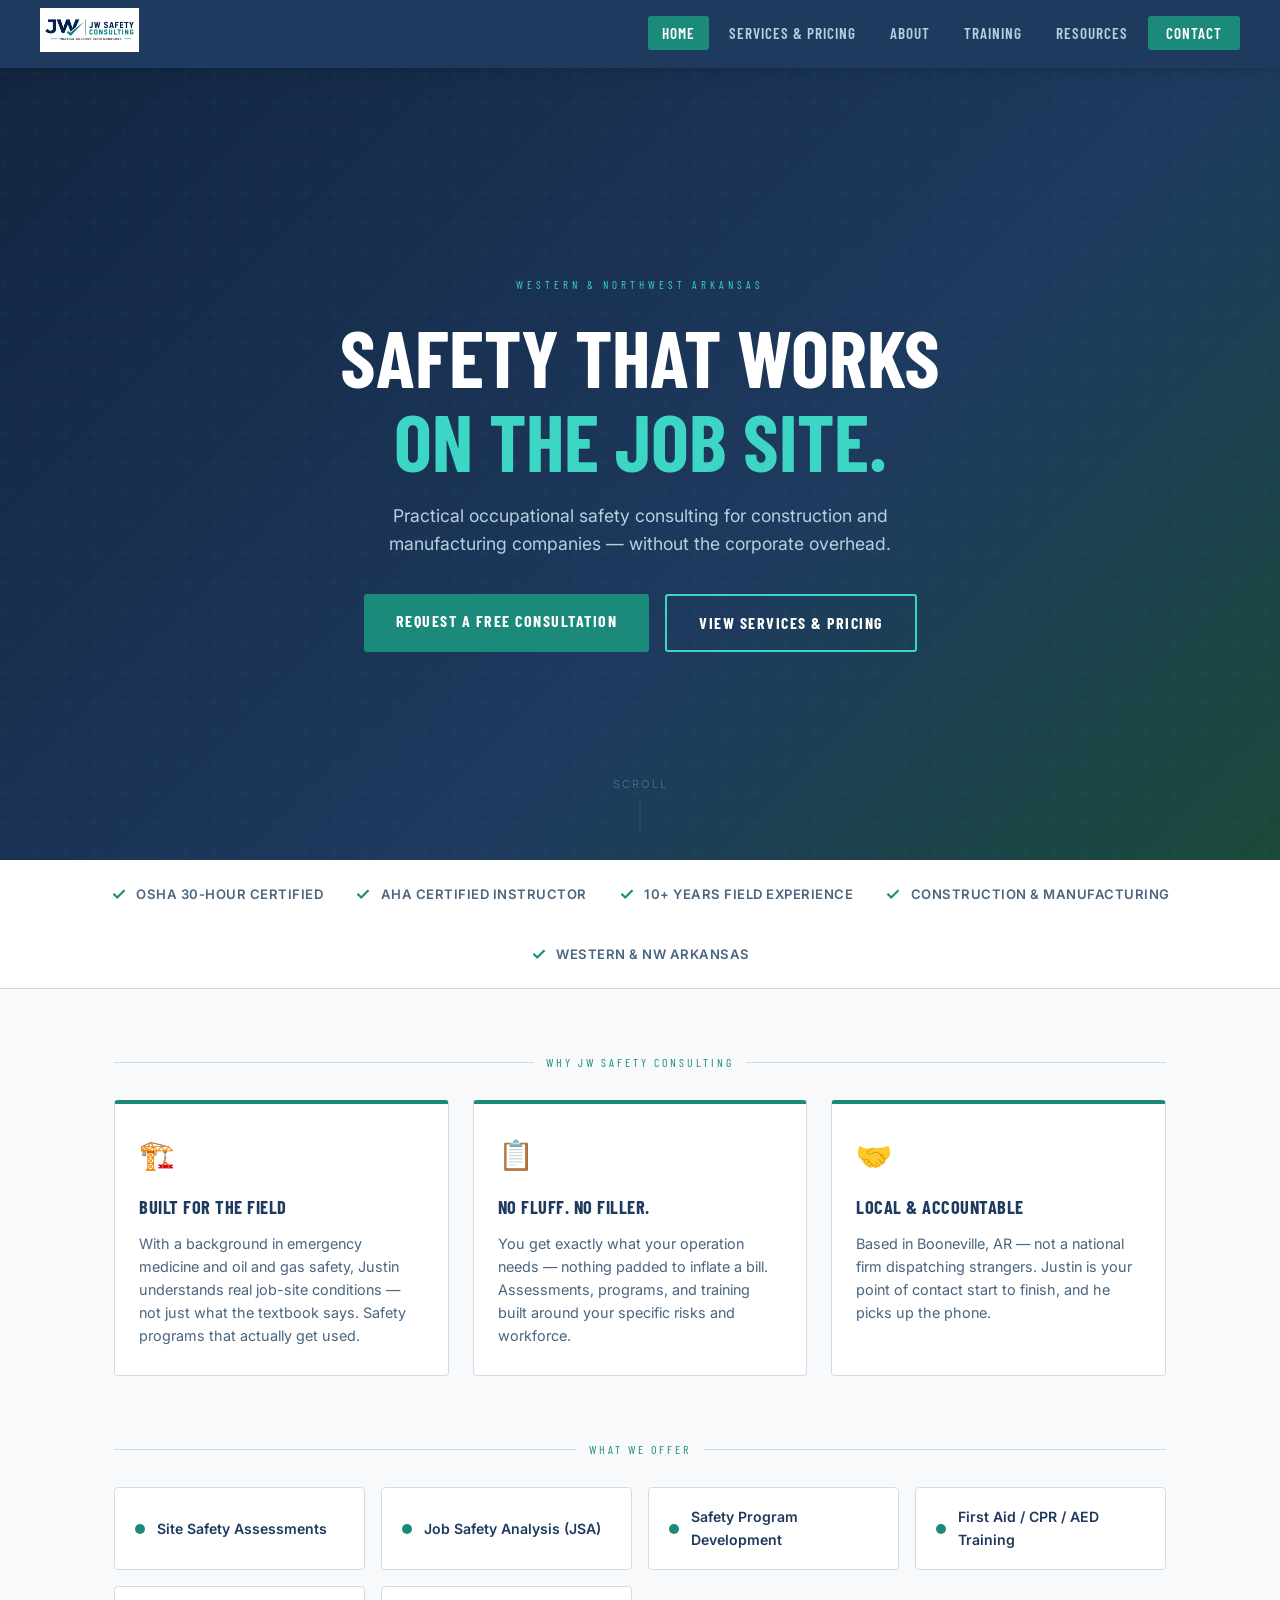
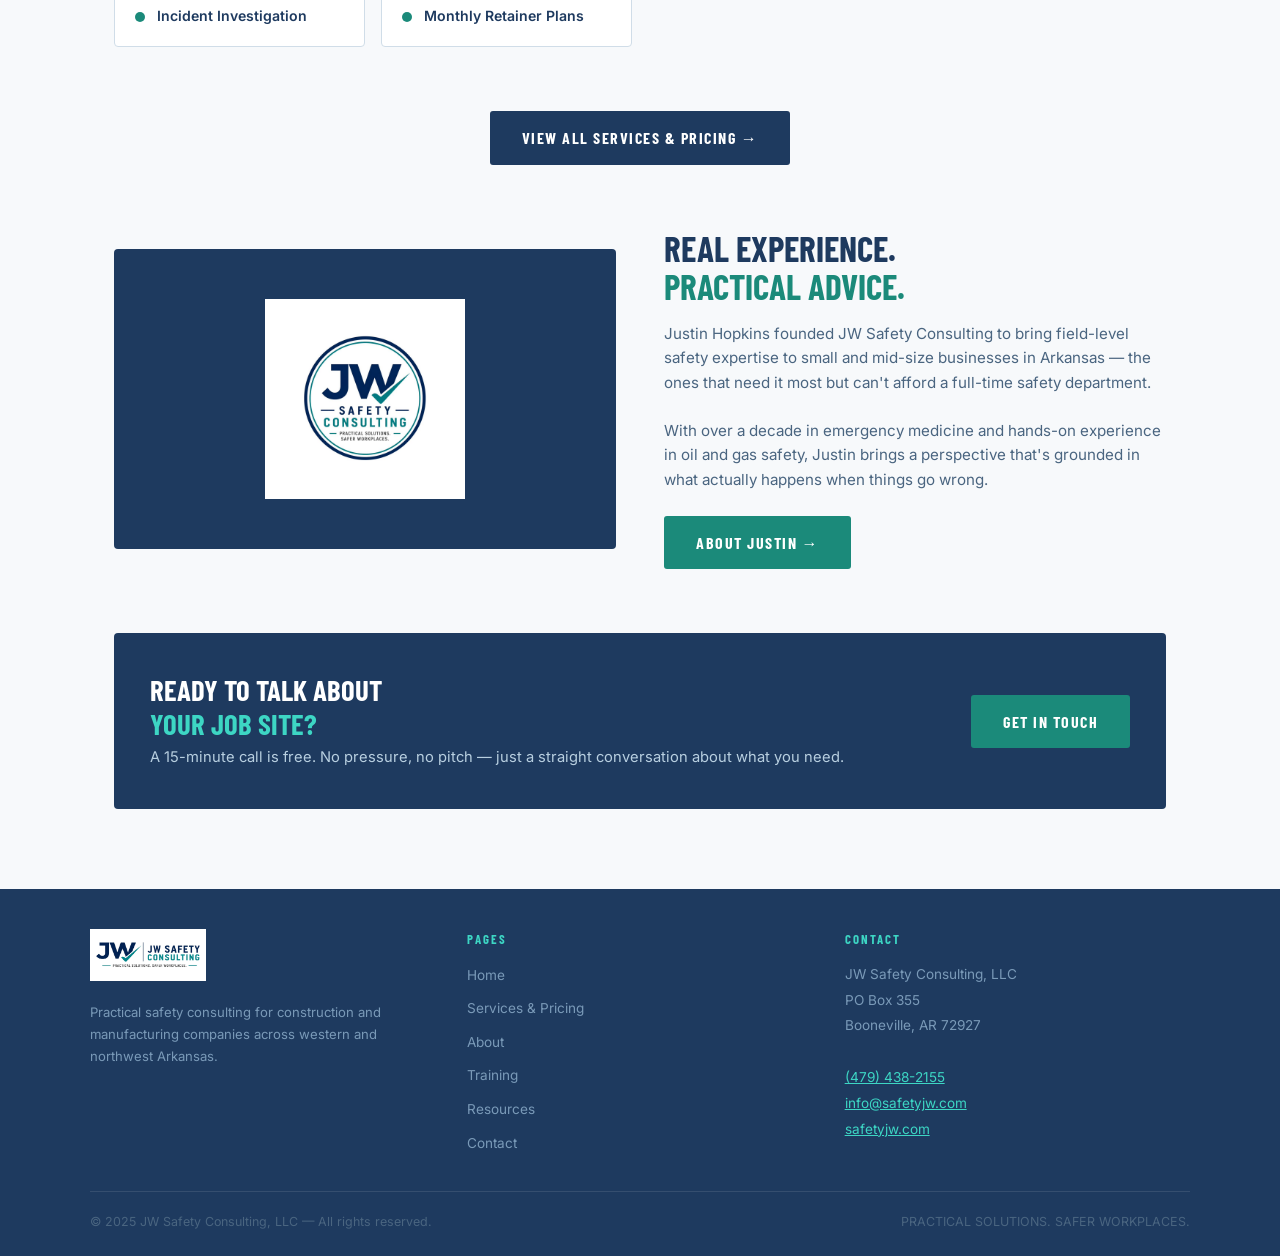
==== index.html @ c541f19c "Add files via upload" ====
<!DOCTYPE html>
<html lang="en">
<head>

<meta charset="UTF-8">
<meta name="viewport" content="width=device-width, initial-scale=1.0">
<link href="https://fonts.googleapis.com/css2?family=Barlow+Condensed:wght@500;600;700&family=Inter:wght@400;500;600&display=swap" rel="stylesheet">
<style>
  *, *::before, *::after { box-sizing: border-box; margin: 0; padding: 0; }
  :root {
    --navy:  #1E3A5F;
    --teal:  #1B8A7A;
    --teal2: #3dd6c4;
    --slate: #4a6580;
    --bg:    #f7f9fb;
    --white: #ffffff;
    --border:#d0dde8;
    --text:  #1a2b3c;
  }
  html { scroll-behavior: smooth; }
  body { font-family:'Inter',sans-serif; background:var(--bg); color:var(--text); line-height:1.6; }

  /* NAV */
  nav {
    background:var(--navy);
    display:flex; align-items:center; justify-content:space-between;
    padding:0 40px; height:68px; position:sticky; top:0; z-index:100;
    box-shadow:0 2px 12px rgba(0,0,0,0.18);
  }
  nav img { height:44px; }
  nav ul { list-style:none; display:flex; gap:6px; }
  nav ul li a {
    font-family:'Barlow Condensed',sans-serif; font-size:0.95rem;
    font-weight:600; letter-spacing:1px; text-transform:uppercase;
    color:#b8cfe0; text-decoration:none; padding:8px 14px; border-radius:3px;
    transition:background 0.18s, color 0.18s;
  }
  nav ul li a:hover, nav ul li a.active { background:var(--teal); color:var(--white); }
  .nav-cta {
    background:var(--teal) !important; color:var(--white) !important;
    padding:8px 18px !important;
  }
  .hamburger { display:none; flex-direction:column; gap:5px; cursor:pointer; }
  .hamburger span { width:26px; height:2px; background:var(--white); border-radius:2px; transition:0.3s; }

  /* FOOTER */
  footer {
    background:var(--navy); color:#7a9ab8;
    padding:40px 40px 24px; margin-top:0;
  }
  .footer-inner {
    max-width:1100px; margin:0 auto;
    display:grid; grid-template-columns:1fr 1fr 1fr; gap:32px;
    padding-bottom:28px; border-bottom:1px solid rgba(255,255,255,0.1);
  }
  .footer-brand img { height:52px; margin-bottom:12px; }
  .footer-brand p { font-size:0.82rem; color:#7a9ab8; line-height:1.7; }
  .footer-col h4 {
    font-family:'Barlow Condensed',sans-serif; font-size:0.8rem;
    letter-spacing:2px; text-transform:uppercase; color:var(--teal2);
    margin-bottom:12px;
  }
  .footer-col ul { list-style:none; }
  .footer-col ul li { margin-bottom:8px; }
  .footer-col ul li a { color:#7a9ab8; text-decoration:none; font-size:0.85rem; transition:color 0.15s; }
  .footer-col ul li a:hover { color:var(--teal2); }
  .footer-col p { color:#7a9ab8; font-size:0.85rem; line-height:1.9; }
  .footer-bottom {
    max-width:1100px; margin:20px auto 0;
    display:flex; justify-content:space-between; align-items:center;
    font-size:0.78rem; color:#4a6580; flex-wrap:wrap; gap:8px;
  }

  /* SECTION LABEL */
  .section-label {
    display:flex; align-items:center; gap:12px; margin-bottom:28px;
  }
  .section-label::before,.section-label::after {
    content:''; flex:1; height:1px; background:var(--border);
  }
  .section-label span {
    font-family:'Barlow Condensed',sans-serif; font-size:12px;
    letter-spacing:3px; text-transform:uppercase; color:var(--teal); white-space:nowrap;
  }

  /* BUTTONS */
  .btn {
    display:inline-block; font-family:'Barlow Condensed',sans-serif;
    font-size:1rem; font-weight:700; letter-spacing:1.5px; text-transform:uppercase;
    text-decoration:none; padding:14px 32px; border-radius:3px; transition:background 0.2s, transform 0.1s;
    cursor:pointer; border:none;
  }
  .btn:hover { transform:translateY(-1px); }
  .btn-teal  { background:var(--teal);  color:var(--white); }
  .btn-teal:hover  { background:#157a6b; }
  .btn-navy  { background:var(--navy);  color:var(--white); }
  .btn-navy:hover  { background:#162c48; }
  .btn-outline { background:transparent; color:var(--white); border:2px solid var(--teal2); }
  .btn-outline:hover { background:var(--teal); border-color:var(--teal); }

  /* MAIN WRAPPER */
  main { max-width:1100px; margin:0 auto; padding:56px 24px 80px; }

  /* CTA BAND */
  .cta-band {
    background:var(--navy); border-radius:4px;
    padding:40px 36px; display:flex; align-items:center;
    justify-content:space-between; gap:24px; flex-wrap:wrap;
  }
  .cta-band h2 {
    font-family:'Barlow Condensed',sans-serif; font-size:1.8rem;
    font-weight:700; color:var(--white); text-transform:uppercase; line-height:1.15;
  }
  .cta-band h2 span { color:var(--teal2); }
  .cta-band p { color:#b8cfe0; font-size:0.92rem; margin-top:6px; }

  @media(max-width:768px){
    nav ul { display:none; }
    .hamburger { display:flex; }
    nav ul.open { display:flex; flex-direction:column; position:absolute;
      top:68px; left:0; right:0; background:var(--navy); padding:16px 24px; gap:4px; }
    .footer-inner { grid-template-columns:1fr; }
    .cta-band { flex-direction:column; }
    main { padding:40px 16px 60px; }
  }
</style>

<title>JW Safety Consulting | Practical Solutions. Safer Workplaces.</title>
<style>
  .hero {
    background:linear-gradient(135deg, #122540 0%, var(--navy) 60%, #1a4a3a 100%);
    min-height:88vh; display:flex; flex-direction:column;
    align-items:center; justify-content:center; text-align:center;
    padding:60px 24px; position:relative; overflow:hidden;
  }
  .hero::before {
    content:''; position:absolute; inset:0;
    background:url("data:image/svg+xml,%3Csvg width='60' height='60' viewBox='0 0 60 60' xmlns='http://www.w3.org/2000/svg'%3E%3Cg fill='none' fill-rule='evenodd'%3E%3Cg fill='%231B8A7A' fill-opacity='0.06'%3E%3Cpath d='M36 34v-4h-2v4h-4v2h4v4h2v-4h4v-2h-4zm0-30V0h-2v4h-4v2h4v4h2V6h4V4h-4zM6 34v-4H4v4H0v2h4v4h2v-4h4v-2H6zM6 4V0H4v4H0v2h4v4h2V6h4V4H6z'/%3E%3C/g%3E%3C/g%3E%3C/svg%3E");
    opacity:1;
  }
  .hero-eyebrow {
    font-family:'Barlow Condensed',sans-serif; font-size:11px;
    letter-spacing:4px; text-transform:uppercase; color:var(--teal2);
    margin-bottom:20px; position:relative;
  }
  .hero h1 {
    font-family:'Barlow Condensed',sans-serif;
    font-size:clamp(2.6rem,7vw,5rem); font-weight:700;
    color:var(--white); line-height:1.05; text-transform:uppercase;
    max-width:820px; margin-bottom:20px; position:relative;
  }
  .hero h1 em { font-style:normal; color:var(--teal2); }
  .hero p {
    color:#b8cfe0; font-size:1.1rem; max-width:540px;
    margin-bottom:36px; position:relative;
  }
  .hero-buttons { display:flex; gap:16px; flex-wrap:wrap; justify-content:center; position:relative; }
  .hero-scroll {
    position:absolute; bottom:28px; left:50%; transform:translateX(-50%);
    display:flex; flex-direction:column; align-items:center; gap:6px;
    color:#4a6580; font-size:0.7rem; letter-spacing:2px; text-transform:uppercase;
  }
  .hero-scroll::after {
    content:''; width:1px; height:32px; background:var(--teal); opacity:0.5;
    animation: scrollpulse 2s ease-in-out infinite;
  }
  @keyframes scrollpulse { 0%,100%{opacity:0.3} 50%{opacity:0.9} }

  /* TRUST BAR */
  .trust-bar {
    background:var(--white); border-bottom:1px solid var(--border);
    padding:20px 40px;
  }
  .trust-inner {
    max-width:1100px; margin:0 auto;
    display:flex; gap:32px; align-items:center; justify-content:center; flex-wrap:wrap;
  }
  .trust-item {
    display:flex; align-items:center; gap:10px;
    font-size:0.82rem; font-weight:600; color:var(--slate);
    letter-spacing:0.5px; text-transform:uppercase;
  }
  .trust-item span { color:var(--teal); font-size:1.1rem; }

  /* WHY SECTION */
  .why-grid {
    display:grid; grid-template-columns:repeat(3,1fr); gap:24px; margin-bottom:64px;
  }
  .why-card {
    background:var(--white); border:1px solid var(--border);
    border-top:4px solid var(--teal); border-radius:4px; padding:28px 24px;
  }
  .why-card .icon {
    font-size:1.8rem; margin-bottom:14px; display:block;
  }
  .why-card h3 {
    font-family:'Barlow Condensed',sans-serif; font-size:1.15rem;
    font-weight:700; color:var(--navy); text-transform:uppercase;
    letter-spacing:0.5px; margin-bottom:10px;
  }
  .why-card p { font-size:0.9rem; color:var(--slate); }

  /* SERVICES PREVIEW */
  .services-row {
    display:grid; grid-template-columns:repeat(auto-fit,minmax(200px,1fr));
    gap:16px; margin-bottom:64px;
  }
  .svc-pill {
    background:var(--white); border:1px solid var(--border); border-radius:4px;
    padding:18px 20px; display:flex; align-items:center; gap:12px;
    text-decoration:none; transition:box-shadow 0.2s, border-color 0.2s;
  }
  .svc-pill:hover { box-shadow:0 4px 16px rgba(30,58,95,0.1); border-color:var(--teal); }
  .svc-pill .dot { width:10px; height:10px; background:var(--teal); border-radius:50%; flex-shrink:0; }
  .svc-pill span { font-size:0.88rem; font-weight:600; color:var(--navy); }

  /* ABOUT STRIP */
  .about-strip {
    display:grid; grid-template-columns:1fr 1fr; gap:48px;
    align-items:center; margin-bottom:64px;
  }
  .about-strip .img-side {
    background:var(--navy); border-radius:4px;
    display:flex; align-items:center; justify-content:center;
    padding:48px; min-height:300px;
  }
  .about-strip .img-side img { max-width:200px; }
  .about-strip h2 {
    font-family:'Barlow Condensed',sans-serif; font-size:2.2rem;
    font-weight:700; color:var(--navy); text-transform:uppercase;
    line-height:1.1; margin-bottom:16px;
  }
  .about-strip h2 span { color:var(--teal); }
  .about-strip p { color:var(--slate); font-size:0.95rem; margin-bottom:24px; }

  @media(max-width:768px){
    .why-grid { grid-template-columns:1fr; }
    .about-strip { grid-template-columns:1fr; }
    .about-strip .img-side { min-height:180px; padding:32px; }
  }
</style>
</head>
<body>

<nav>
  <a href="index.html"><img src="[data-uri]" alt="JW Safety Consulting"></a>
  <ul id="nav-links"><li><a href="index.html" class="active">Home</a></li><li><a href="services.html" class="">Services & Pricing</a></li><li><a href="about.html" class="">About</a></li><li><a href="training.html" class="">Training</a></li><li><a href="resources.html" class="">Resources</a></li><li><a href="contact.html" class="nav-cta">Contact</a></li></ul>
  <div class="hamburger" onclick="document.getElementById('nav-links').classList.toggle('open')">
    <span></span><span></span><span></span>
  </div>
</nav>

<div class="hero">
  <div class="hero-eyebrow">Western &amp; Northwest Arkansas</div>
  <h1>Safety That Works<br><em>On the Job Site.</em></h1>
  <p>Practical occupational safety consulting for construction and manufacturing companies — without the corporate overhead.</p>
  <div class="hero-buttons">
    <a href="contact.html" class="btn btn-teal">Request a Free Consultation</a>
    <a href="services.html" class="btn btn-outline">View Services &amp; Pricing</a>
  </div>
  <div class="hero-scroll">Scroll</div>
</div>

<!-- TRUST BAR -->
<div class="trust-bar">
  <div class="trust-inner">
    <div class="trust-item"><span>✓</span> OSHA 30-Hour Certified</div>
    <div class="trust-item"><span>✓</span> AHA Certified Instructor</div>
    <div class="trust-item"><span>✓</span> 10+ Years Field Experience</div>
    <div class="trust-item"><span>✓</span> Construction &amp; Manufacturing</div>
    <div class="trust-item"><span>✓</span> Western &amp; NW Arkansas</div>
  </div>
</div>

<main>

  <!-- WHY JW -->
  <div style="margin-bottom:64px; padding-top:8px;">
    <div class="section-label"><span>Why JW Safety Consulting</span></div>
    <div class="why-grid">
      <div class="why-card">
        <span class="icon">🏗️</span>
        <h3>Built for the Field</h3>
        <p>With a background in emergency medicine and oil and gas safety, Justin understands real job-site conditions — not just what the textbook says. Safety programs that actually get used.</p>
      </div>
      <div class="why-card">
        <span class="icon">📋</span>
        <h3>No Fluff. No Filler.</h3>
        <p>You get exactly what your operation needs — nothing padded to inflate a bill. Assessments, programs, and training built around your specific risks and workforce.</p>
      </div>
      <div class="why-card">
        <span class="icon">🤝</span>
        <h3>Local &amp; Accountable</h3>
        <p>Based in Booneville, AR — not a national firm dispatching strangers. Justin is your point of contact start to finish, and he picks up the phone.</p>
      </div>
    </div>
  </div>

  <!-- SERVICES PREVIEW -->
  <div class="section-label"><span>What We Offer</span></div>
  <div class="services-row">
    <a href="services.html" class="svc-pill"><div class="dot"></div><span>Site Safety Assessments</span></a>
    <a href="services.html" class="svc-pill"><div class="dot"></div><span>Job Safety Analysis (JSA)</span></a>
    <a href="services.html" class="svc-pill"><div class="dot"></div><span>Safety Program Development</span></a>
    <a href="training.html" class="svc-pill"><div class="dot"></div><span>First Aid / CPR / AED Training</span></a>
    <a href="services.html" class="svc-pill"><div class="dot"></div><span>Incident Investigation</span></a>
    <a href="services.html" class="svc-pill"><div class="dot"></div><span>Monthly Retainer Plans</span></a>
  </div>
  <div style="text-align:center; margin-bottom:64px;">
    <a href="services.html" class="btn btn-navy">View All Services &amp; Pricing →</a>
  </div>

  <!-- ABOUT STRIP -->
  <div class="about-strip">
    <div class="img-side">
      <img src="[data-uri]" alt="JW Safety Consulting">
    </div>
    <div>
      <h2>Real Experience.<br><span>Practical Advice.</span></h2>
      <p>Justin Hopkins founded JW Safety Consulting to bring field-level safety expertise to small and mid-size businesses in Arkansas — the ones that need it most but can't afford a full-time safety department.</p>
      <p>With over a decade in emergency medicine and hands-on experience in oil and gas safety, Justin brings a perspective that's grounded in what actually happens when things go wrong.</p>
      <a href="about.html" class="btn btn-teal">About Justin →</a>
    </div>
  </div>

  <!-- CTA -->
  <div class="cta-band">
    <div>
      <h2>Ready to talk about<br><span>your job site?</span></h2>
      <p>A 15-minute call is free. No pressure, no pitch — just a straight conversation about what you need.</p>
    </div>
    <a href="contact.html" class="btn btn-teal">Get in Touch</a>
  </div>

</main>

<footer>
  <div class="footer-inner">
    <div class="footer-brand">
      <img src="[data-uri]" alt="JW Safety Consulting">
      <p>Practical safety consulting for construction and manufacturing companies across western and northwest Arkansas.</p>
    </div>
    <div class="footer-col">
      <h4>Pages</h4>
      <ul>
        <li><a href="index.html">Home</a></li>
        <li><a href="services.html">Services & Pricing</a></li>
        <li><a href="about.html">About</a></li>
        <li><a href="training.html">Training</a></li>
        <li><a href="resources.html">Resources</a></li>
        <li><a href="contact.html">Contact</a></li>
      </ul>
    </div>
    <div class="footer-col">
      <h4>Contact</h4>
      <p>
        JW Safety Consulting, LLC<br>
        PO Box 355<br>
        Booneville, AR 72927<br><br>
        <a href="tel:4794382155" style="color:#3dd6c4;">(479) 438-2155</a><br>
        <a href="mailto:info@safetyjw.com" style="color:#3dd6c4;">info@safetyjw.com</a><br>
        <a href="https://safetyjw.com" style="color:#3dd6c4;">safetyjw.com</a>
      </p>
    </div>
  </div>
  <div class="footer-bottom">
    <span>&copy; 2025 JW Safety Consulting, LLC &mdash; All rights reserved.</span>
    <span>PRACTICAL SOLUTIONS. SAFER WORKPLACES.</span>
  </div>
</footer>
</body>
</html>
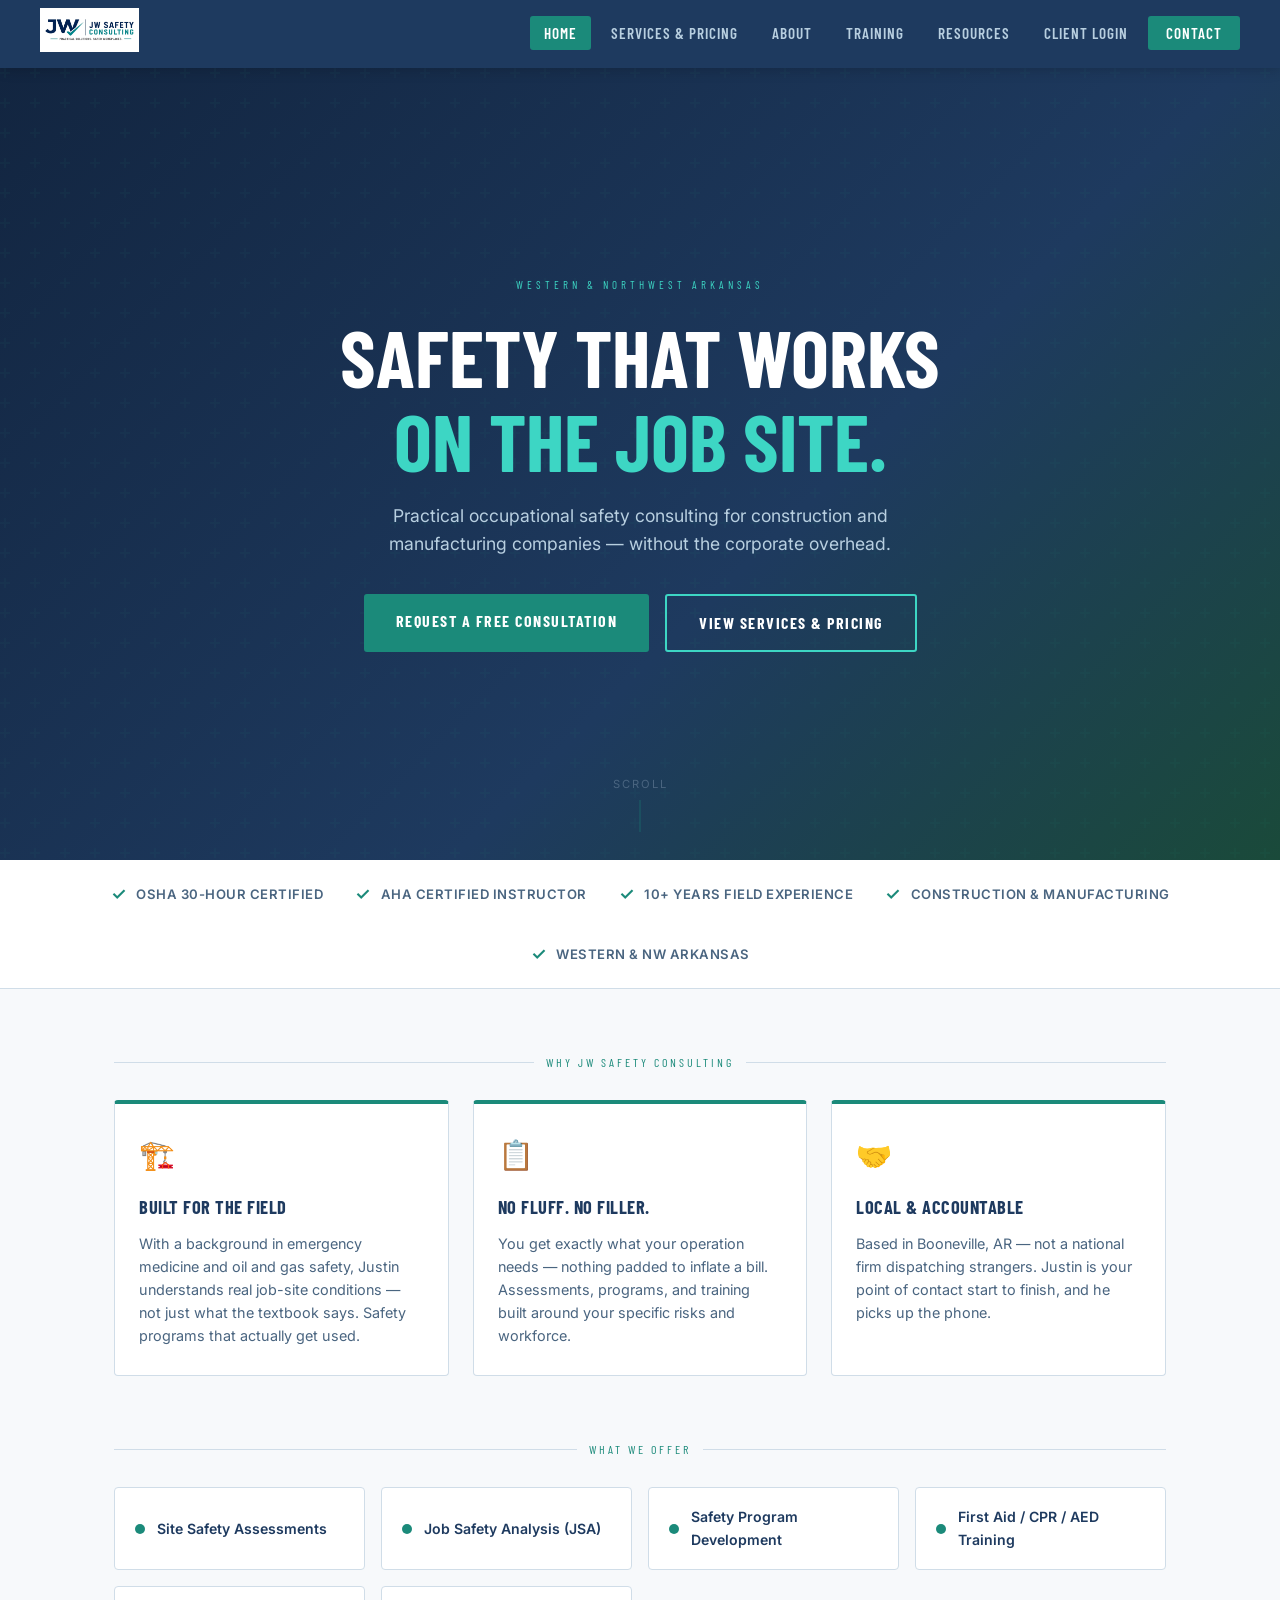
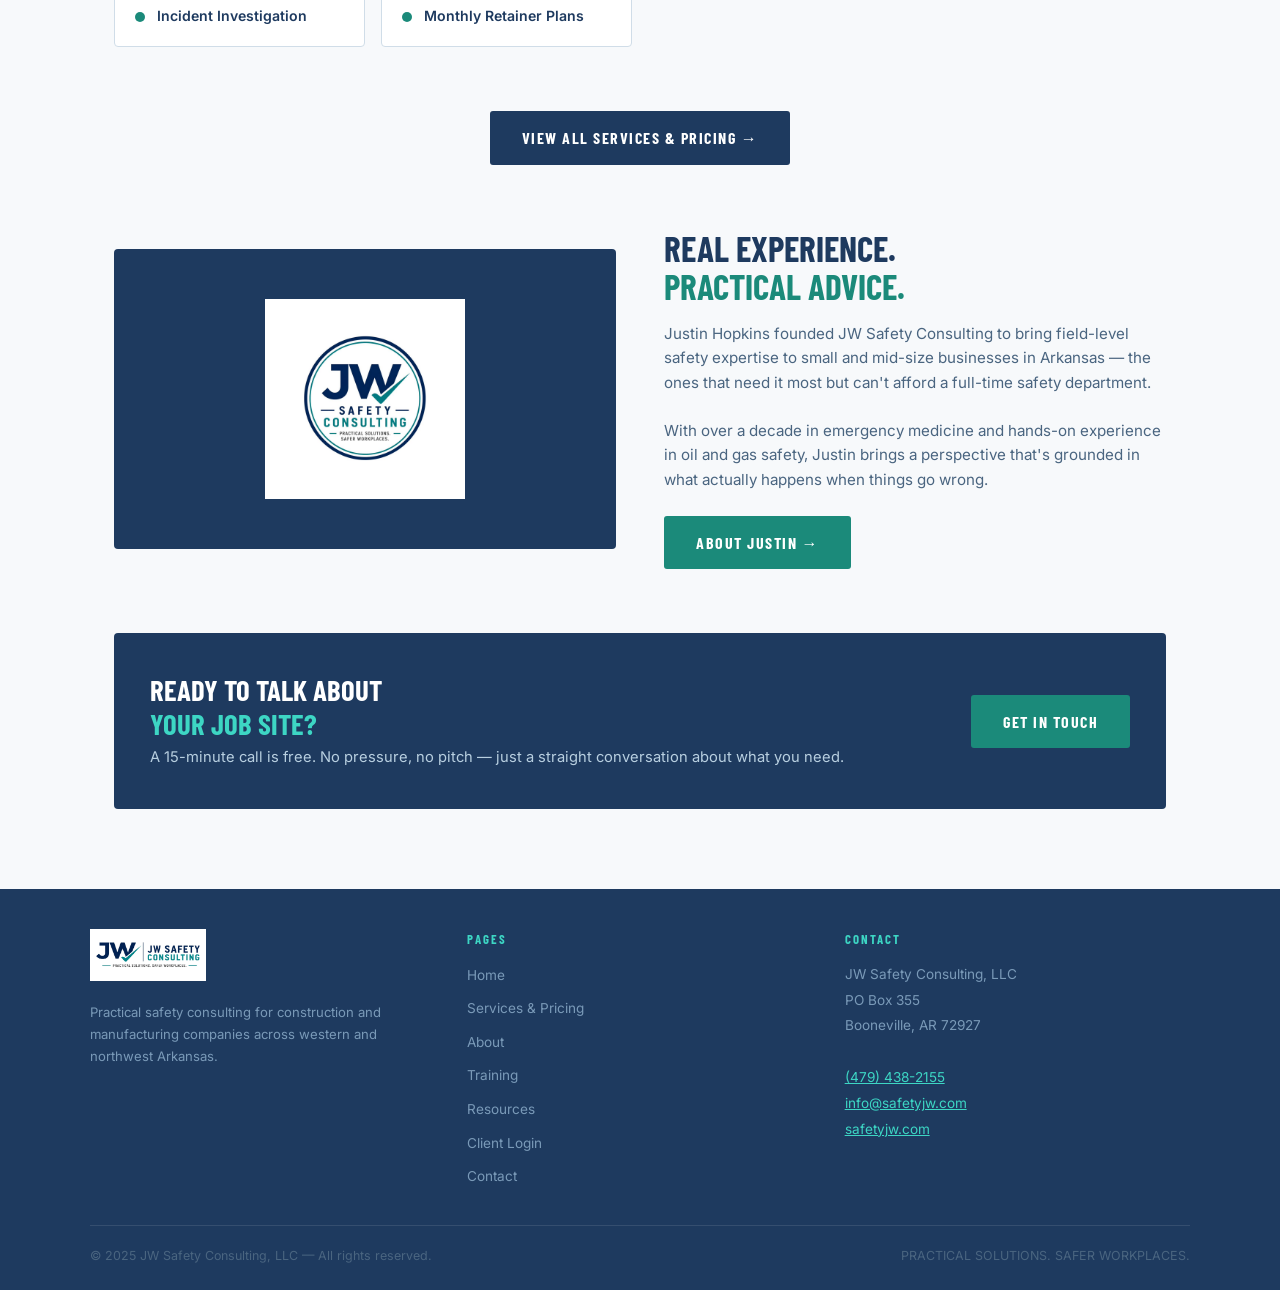
==== commit 833661f4: "Add files via upload" ====
--- a/index.html
+++ b/index.html
@@ -244,7 +244,7 @@
 
 <nav>
   <a href="index.html"><img src="[data-uri]" alt="JW Safety Consulting"></a>
-  <ul id="nav-links"><li><a href="index.html" class="active">Home</a></li><li><a href="services.html" class="">Services & Pricing</a></li><li><a href="about.html" class="">About</a></li><li><a href="training.html" class="">Training</a></li><li><a href="resources.html" class="">Resources</a></li><li><a href="contact.html" class="nav-cta">Contact</a></li></ul>
+  <ul id="nav-links"><li><a href="index.html" class="active">Home</a></li><li><a href="services.html" class="">Services & Pricing</a></li><li><a href="about.html" class="">About</a></li><li><a href="training.html" class="">Training</a></li><li><a href="resources.html" class="">Resources</a></li><li><a href="https://portal.safetyjw.com" target="_blank" rel="noopener" class="">Client Login</a></li><li><a href="contact.html" class="nav-cta">Contact</a></li></ul>
   <div class="hamburger" onclick="document.getElementById('nav-links').classList.toggle('open')">
     <span></span><span></span><span></span>
   </div>
@@ -348,6 +348,7 @@
         <li><a href="about.html">About</a></li>
         <li><a href="training.html">Training</a></li>
         <li><a href="resources.html">Resources</a></li>
+        <li><a href="https://portal.safetyjw.com" target="_blank" rel="noopener">Client Login</a></li>
         <li><a href="contact.html">Contact</a></li>
       </ul>
     </div>
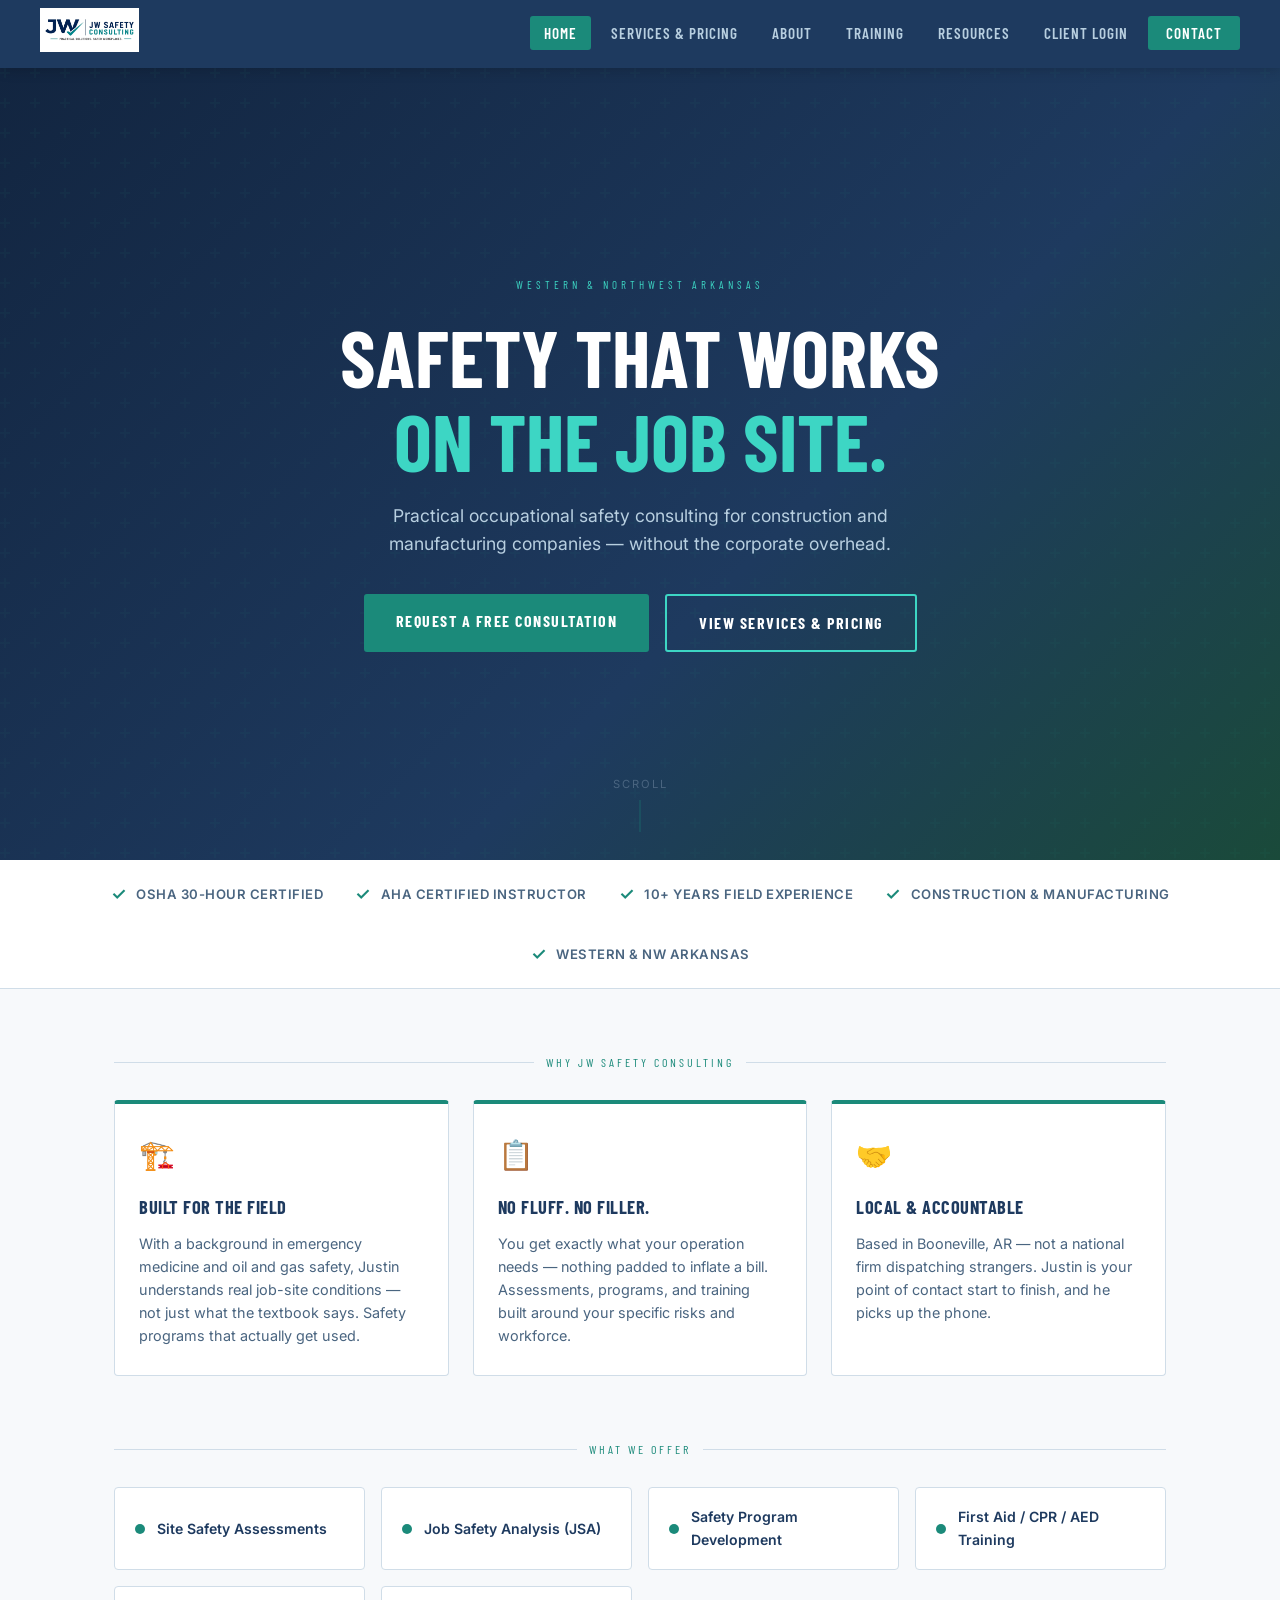
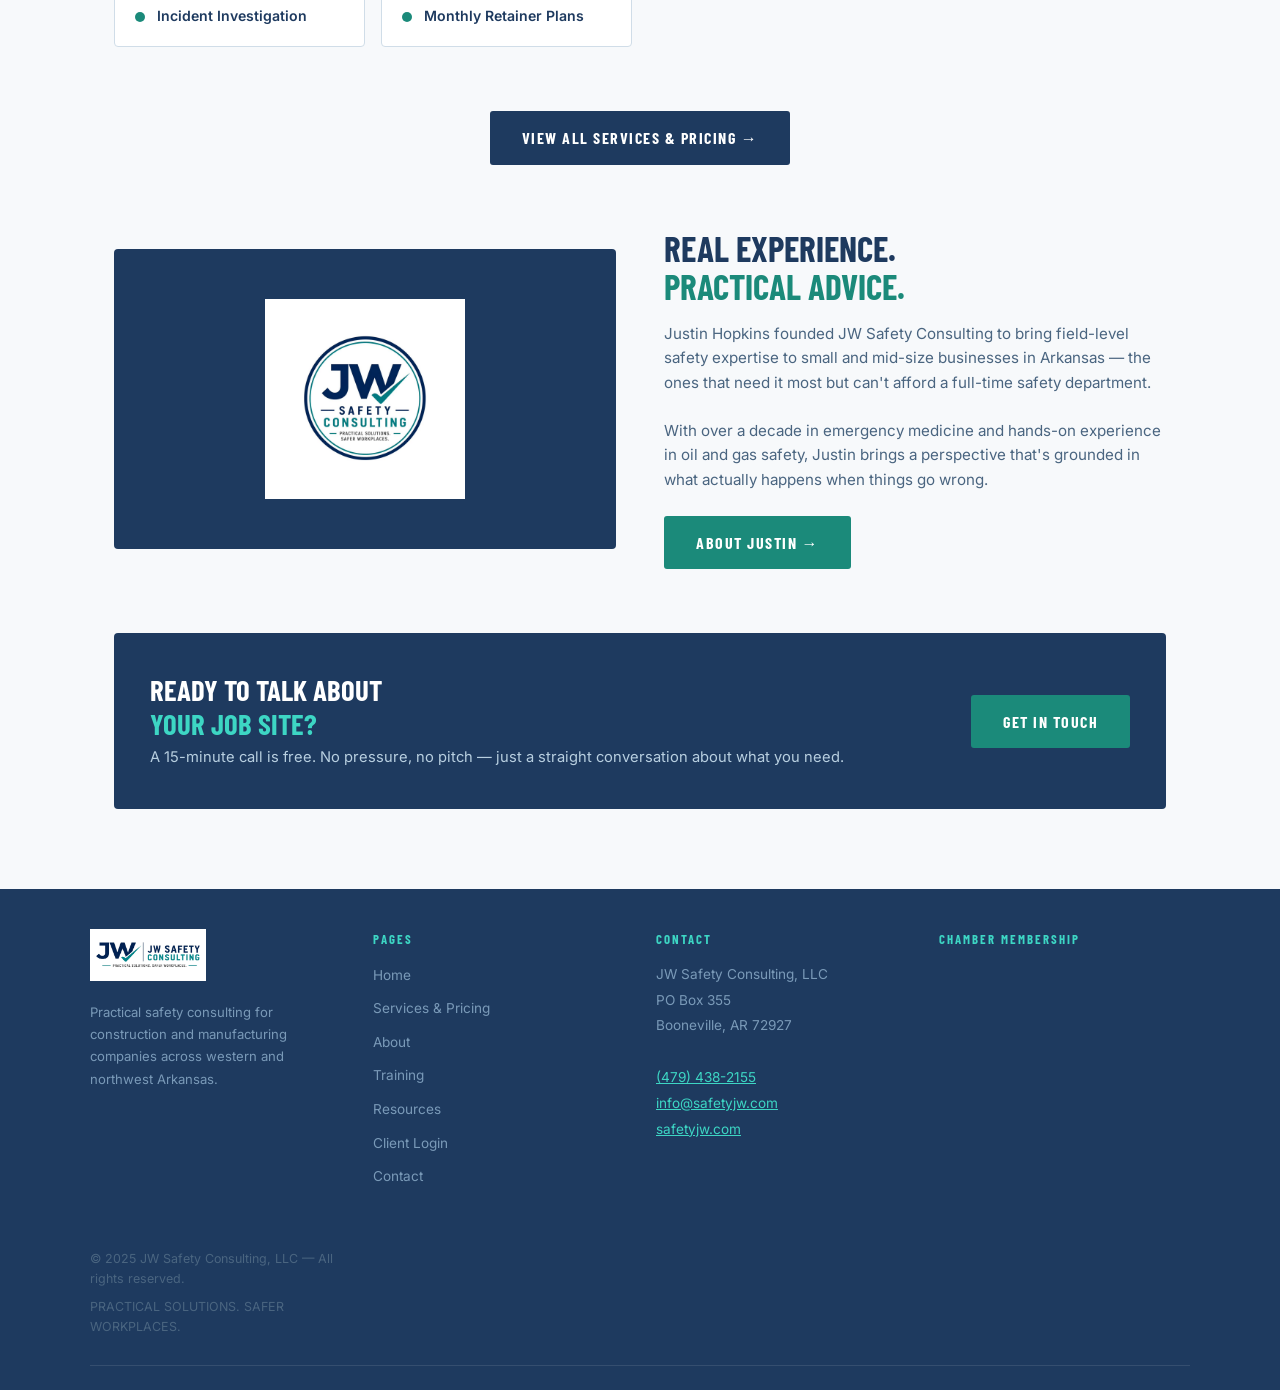
==== commit 0bdc0591: "Update footer layout and add membership section" ====
--- a/index.html
+++ b/index.html
@@ -50,7 +50,7 @@
   }
   .footer-inner {
     max-width:1100px; margin:0 auto;
-    display:grid; grid-template-columns:1fr 1fr 1fr; gap:32px;
+    display:grid; grid-template-columns:1fr 1fr 1fr 1fr; gap:32px;
     padding-bottom:28px; border-bottom:1px solid rgba(255,255,255,0.1);
   }
   .footer-brand img { height:52px; margin-bottom:12px; }
@@ -363,11 +363,18 @@
         <a href="https://safetyjw.com" style="color:#3dd6c4;">safetyjw.com</a>
       </p>
     </div>
-  </div>
+    <div class="footer-col">
+      <h4>Chamber Membership</h4>
+      <div id="mni-membership-639199082934361339"></div>
+      <script src="https://fortsmithchamber.chambermaster.com/Content/Script/Member.js" type="text/javascript"></script>
+      <script type="text/javascript">
+        new MNI.Widgets.Member("mni-membership-639199082934361339",{member:11406,styleTemplate:"#@id{text-align:center;position:relative}#@id .mn-widget-member-name{font-weight:700}#@id .mn-widget-member-logo{max-width:100%}"}).create();
+      </script>
+    </div>
   <div class="footer-bottom">
     <span>&copy; 2025 JW Safety Consulting, LLC &mdash; All rights reserved.</span>
     <span>PRACTICAL SOLUTIONS. SAFER WORKPLACES.</span>
   </div>
 </footer>
 </body>
-</html>+</html>
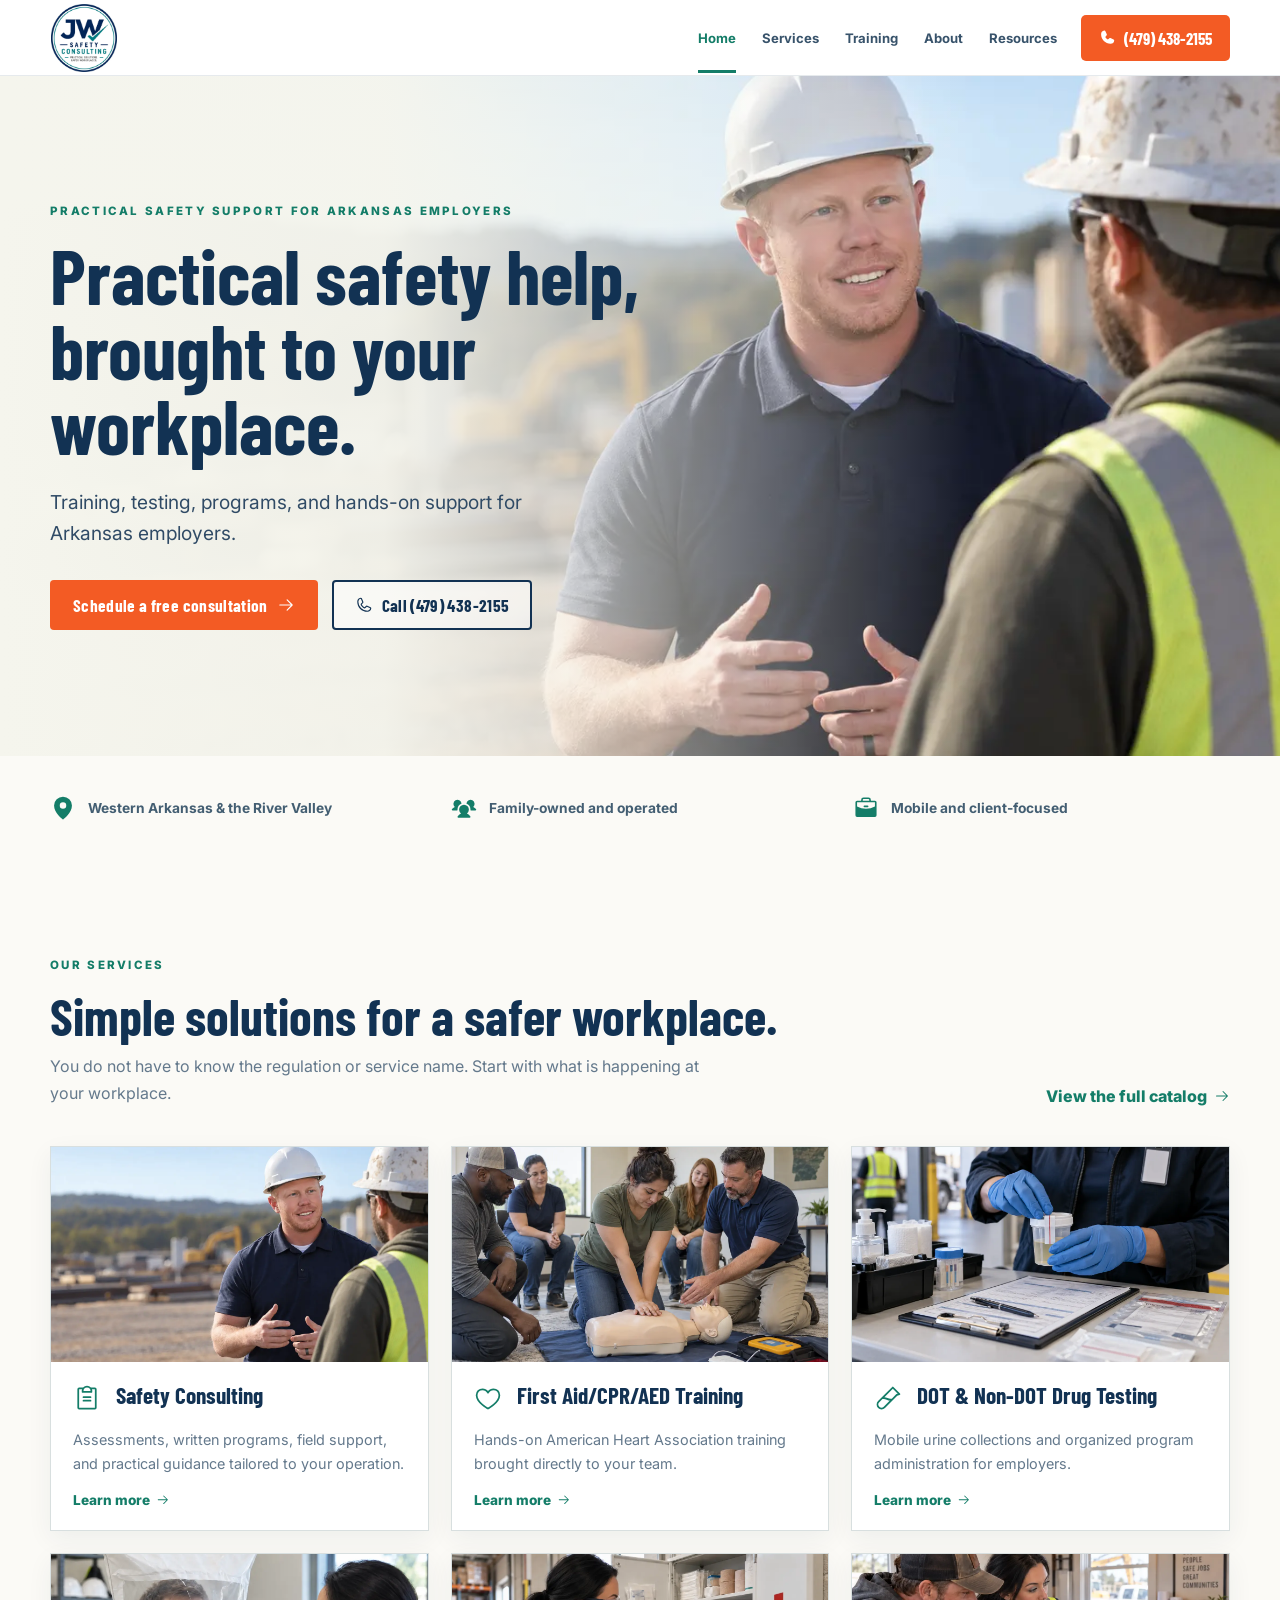
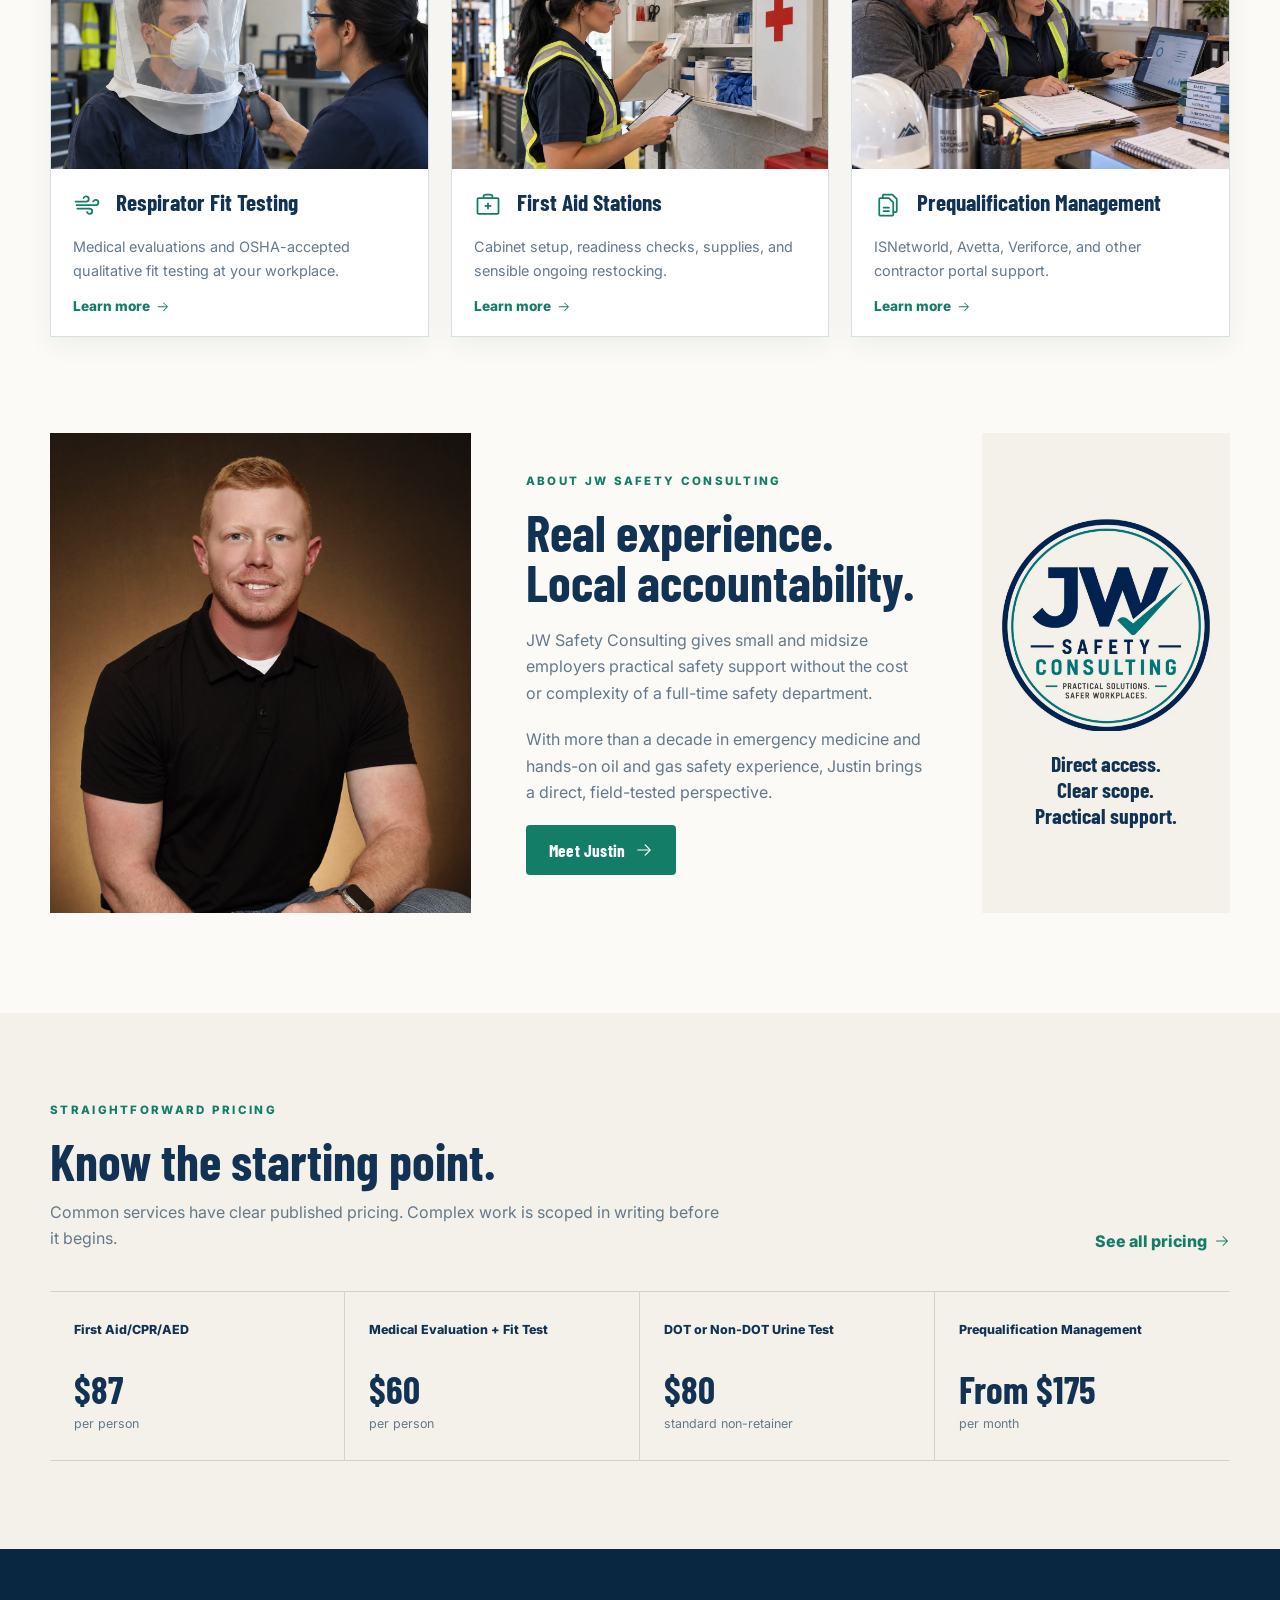
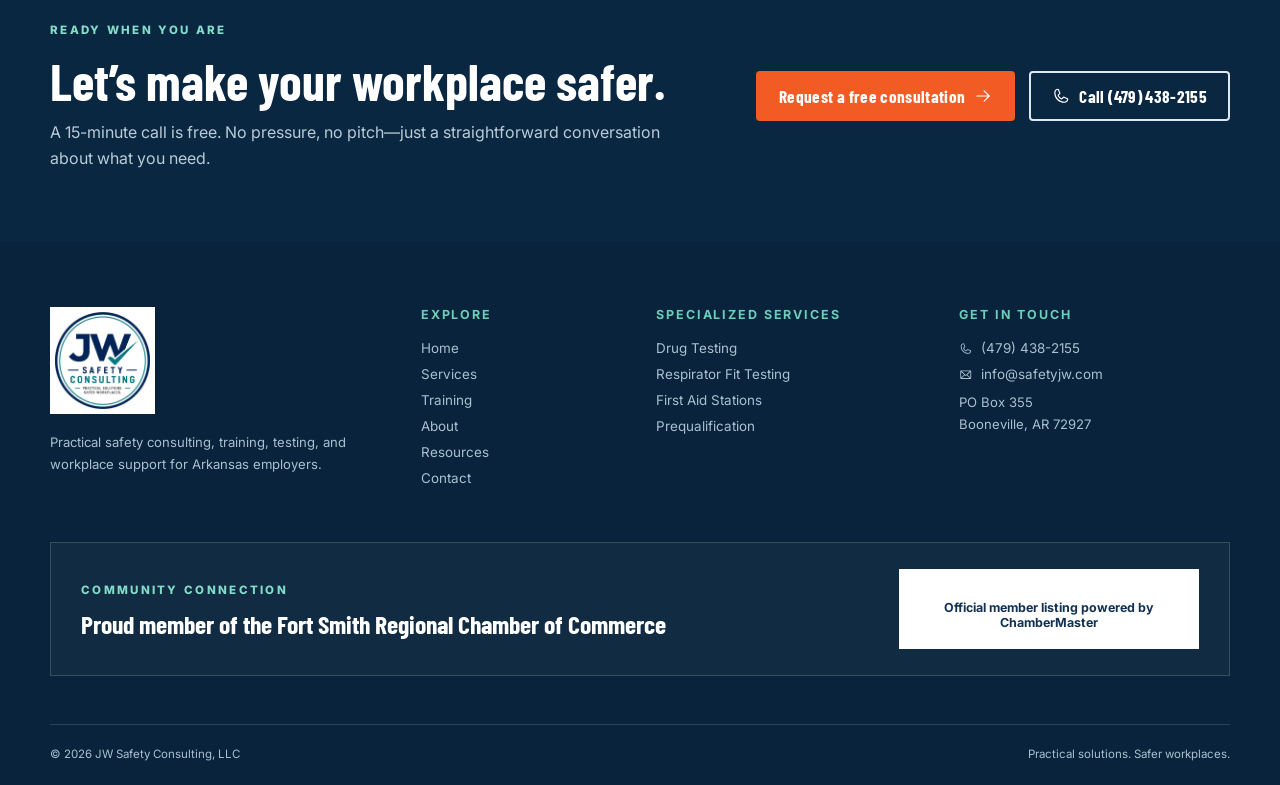
==== commit b1609091: "Launch redesigned JW Safety Consulting website" ====
--- a/index.html
+++ b/index.html
@@ -1,380 +1,15 @@
-<!DOCTYPE html>
+<!doctype html>
 <html lang="en">
-<head>
-
-<meta charset="UTF-8">
-<meta name="viewport" content="width=device-width, initial-scale=1.0">
-<link href="https://fonts.googleapis.com/css2?family=Barlow+Condensed:wght@500;600;700&family=Inter:wght@400;500;600&display=swap" rel="stylesheet">
-<style>
-  *, *::before, *::after { box-sizing: border-box; margin: 0; padding: 0; }
-  :root {
-    --navy:  #1E3A5F;
-    --teal:  #1B8A7A;
-    --teal2: #3dd6c4;
-    --slate: #4a6580;
-    --bg:    #f7f9fb;
-    --white: #ffffff;
-    --border:#d0dde8;
-    --text:  #1a2b3c;
-  }
-  html { scroll-behavior: smooth; }
-  body { font-family:'Inter',sans-serif; background:var(--bg); color:var(--text); line-height:1.6; }
-
-  /* NAV */
-  nav {
-    background:var(--navy);
-    display:flex; align-items:center; justify-content:space-between;
-    padding:0 40px; height:68px; position:sticky; top:0; z-index:100;
-    box-shadow:0 2px 12px rgba(0,0,0,0.18);
-  }
-  nav img { height:44px; }
-  nav ul { list-style:none; display:flex; gap:6px; }
-  nav ul li a {
-    font-family:'Barlow Condensed',sans-serif; font-size:0.95rem;
-    font-weight:600; letter-spacing:1px; text-transform:uppercase;
-    color:#b8cfe0; text-decoration:none; padding:8px 14px; border-radius:3px;
-    transition:background 0.18s, color 0.18s;
-  }
-  nav ul li a:hover, nav ul li a.active { background:var(--teal); color:var(--white); }
-  .nav-cta {
-    background:var(--teal) !important; color:var(--white) !important;
-    padding:8px 18px !important;
-  }
-  .hamburger { display:none; flex-direction:column; gap:5px; cursor:pointer; }
-  .hamburger span { width:26px; height:2px; background:var(--white); border-radius:2px; transition:0.3s; }
-
-  /* FOOTER */
-  footer {
-    background:var(--navy); color:#7a9ab8;
-    padding:40px 40px 24px; margin-top:0;
-  }
-  .footer-inner {
-    max-width:1100px; margin:0 auto;
-    display:grid; grid-template-columns:1fr 1fr 1fr 1fr; gap:32px;
-    padding-bottom:28px; border-bottom:1px solid rgba(255,255,255,0.1);
-  }
-  .footer-brand img { height:52px; margin-bottom:12px; }
-  .footer-brand p { font-size:0.82rem; color:#7a9ab8; line-height:1.7; }
-  .footer-col h4 {
-    font-family:'Barlow Condensed',sans-serif; font-size:0.8rem;
-    letter-spacing:2px; text-transform:uppercase; color:var(--teal2);
-    margin-bottom:12px;
-  }
-  .footer-col ul { list-style:none; }
-  .footer-col ul li { margin-bottom:8px; }
-  .footer-col ul li a { color:#7a9ab8; text-decoration:none; font-size:0.85rem; transition:color 0.15s; }
-  .footer-col ul li a:hover { color:var(--teal2); }
-  .footer-col p { color:#7a9ab8; font-size:0.85rem; line-height:1.9; }
-  .footer-bottom {
-    max-width:1100px; margin:20px auto 0;
-    display:flex; justify-content:space-between; align-items:center;
-    font-size:0.78rem; color:#4a6580; flex-wrap:wrap; gap:8px;
-  }
-
-  /* SECTION LABEL */
-  .section-label {
-    display:flex; align-items:center; gap:12px; margin-bottom:28px;
-  }
-  .section-label::before,.section-label::after {
-    content:''; flex:1; height:1px; background:var(--border);
-  }
-  .section-label span {
-    font-family:'Barlow Condensed',sans-serif; font-size:12px;
-    letter-spacing:3px; text-transform:uppercase; color:var(--teal); white-space:nowrap;
-  }
-
-  /* BUTTONS */
-  .btn {
-    display:inline-block; font-family:'Barlow Condensed',sans-serif;
-    font-size:1rem; font-weight:700; letter-spacing:1.5px; text-transform:uppercase;
-    text-decoration:none; padding:14px 32px; border-radius:3px; transition:background 0.2s, transform 0.1s;
-    cursor:pointer; border:none;
-  }
-  .btn:hover { transform:translateY(-1px); }
-  .btn-teal  { background:var(--teal);  color:var(--white); }
-  .btn-teal:hover  { background:#157a6b; }
-  .btn-navy  { background:var(--navy);  color:var(--white); }
-  .btn-navy:hover  { background:#162c48; }
-  .btn-outline { background:transparent; color:var(--white); border:2px solid var(--teal2); }
-  .btn-outline:hover { background:var(--teal); border-color:var(--teal); }
-
-  /* MAIN WRAPPER */
-  main { max-width:1100px; margin:0 auto; padding:56px 24px 80px; }
-
-  /* CTA BAND */
-  .cta-band {
-    background:var(--navy); border-radius:4px;
-    padding:40px 36px; display:flex; align-items:center;
-    justify-content:space-between; gap:24px; flex-wrap:wrap;
-  }
-  .cta-band h2 {
-    font-family:'Barlow Condensed',sans-serif; font-size:1.8rem;
-    font-weight:700; color:var(--white); text-transform:uppercase; line-height:1.15;
-  }
-  .cta-band h2 span { color:var(--teal2); }
-  .cta-band p { color:#b8cfe0; font-size:0.92rem; margin-top:6px; }
-
-  @media(max-width:768px){
-    nav ul { display:none; }
-    .hamburger { display:flex; }
-    nav ul.open { display:flex; flex-direction:column; position:absolute;
-      top:68px; left:0; right:0; background:var(--navy); padding:16px 24px; gap:4px; }
-    .footer-inner { grid-template-columns:1fr; }
-    .cta-band { flex-direction:column; }
-    main { padding:40px 16px 60px; }
-  }
-</style>
-
-<title>JW Safety Consulting | Practical Solutions. Safer Workplaces.</title>
-<style>
-  .hero {
-    background:linear-gradient(135deg, #122540 0%, var(--navy) 60%, #1a4a3a 100%);
-    min-height:88vh; display:flex; flex-direction:column;
-    align-items:center; justify-content:center; text-align:center;
-    padding:60px 24px; position:relative; overflow:hidden;
-  }
-  .hero::before {
-    content:''; position:absolute; inset:0;
-    background:url("data:image/svg+xml,%3Csvg width='60' height='60' viewBox='0 0 60 60' xmlns='http://www.w3.org/2000/svg'%3E%3Cg fill='none' fill-rule='evenodd'%3E%3Cg fill='%231B8A7A' fill-opacity='0.06'%3E%3Cpath d='M36 34v-4h-2v4h-4v2h4v4h2v-4h4v-2h-4zm0-30V0h-2v4h-4v2h4v4h2V6h4V4h-4zM6 34v-4H4v4H0v2h4v4h2v-4h4v-2H6zM6 4V0H4v4H0v2h4v4h2V6h4V4H6z'/%3E%3C/g%3E%3C/g%3E%3C/svg%3E");
-    opacity:1;
-  }
-  .hero-eyebrow {
-    font-family:'Barlow Condensed',sans-serif; font-size:11px;
-    letter-spacing:4px; text-transform:uppercase; color:var(--teal2);
-    margin-bottom:20px; position:relative;
-  }
-  .hero h1 {
-    font-family:'Barlow Condensed',sans-serif;
-    font-size:clamp(2.6rem,7vw,5rem); font-weight:700;
-    color:var(--white); line-height:1.05; text-transform:uppercase;
-    max-width:820px; margin-bottom:20px; position:relative;
-  }
-  .hero h1 em { font-style:normal; color:var(--teal2); }
-  .hero p {
-    color:#b8cfe0; font-size:1.1rem; max-width:540px;
-    margin-bottom:36px; position:relative;
-  }
-  .hero-buttons { display:flex; gap:16px; flex-wrap:wrap; justify-content:center; position:relative; }
-  .hero-scroll {
-    position:absolute; bottom:28px; left:50%; transform:translateX(-50%);
-    display:flex; flex-direction:column; align-items:center; gap:6px;
-    color:#4a6580; font-size:0.7rem; letter-spacing:2px; text-transform:uppercase;
-  }
-  .hero-scroll::after {
-    content:''; width:1px; height:32px; background:var(--teal); opacity:0.5;
-    animation: scrollpulse 2s ease-in-out infinite;
-  }
-  @keyframes scrollpulse { 0%,100%{opacity:0.3} 50%{opacity:0.9} }
-
-  /* TRUST BAR */
-  .trust-bar {
-    background:var(--white); border-bottom:1px solid var(--border);
-    padding:20px 40px;
-  }
-  .trust-inner {
-    max-width:1100px; margin:0 auto;
-    display:flex; gap:32px; align-items:center; justify-content:center; flex-wrap:wrap;
-  }
-  .trust-item {
-    display:flex; align-items:center; gap:10px;
-    font-size:0.82rem; font-weight:600; color:var(--slate);
-    letter-spacing:0.5px; text-transform:uppercase;
-  }
-  .trust-item span { color:var(--teal); font-size:1.1rem; }
-
-  /* WHY SECTION */
-  .why-grid {
-    display:grid; grid-template-columns:repeat(3,1fr); gap:24px; margin-bottom:64px;
-  }
-  .why-card {
-    background:var(--white); border:1px solid var(--border);
-    border-top:4px solid var(--teal); border-radius:4px; padding:28px 24px;
-  }
-  .why-card .icon {
-    font-size:1.8rem; margin-bottom:14px; display:block;
-  }
-  .why-card h3 {
-    font-family:'Barlow Condensed',sans-serif; font-size:1.15rem;
-    font-weight:700; color:var(--navy); text-transform:uppercase;
-    letter-spacing:0.5px; margin-bottom:10px;
-  }
-  .why-card p { font-size:0.9rem; color:var(--slate); }
-
-  /* SERVICES PREVIEW */
-  .services-row {
-    display:grid; grid-template-columns:repeat(auto-fit,minmax(200px,1fr));
-    gap:16px; margin-bottom:64px;
-  }
-  .svc-pill {
-    background:var(--white); border:1px solid var(--border); border-radius:4px;
-    padding:18px 20px; display:flex; align-items:center; gap:12px;
-    text-decoration:none; transition:box-shadow 0.2s, border-color 0.2s;
-  }
-  .svc-pill:hover { box-shadow:0 4px 16px rgba(30,58,95,0.1); border-color:var(--teal); }
-  .svc-pill .dot { width:10px; height:10px; background:var(--teal); border-radius:50%; flex-shrink:0; }
-  .svc-pill span { font-size:0.88rem; font-weight:600; color:var(--navy); }
-
-  /* ABOUT STRIP */
-  .about-strip {
-    display:grid; grid-template-columns:1fr 1fr; gap:48px;
-    align-items:center; margin-bottom:64px;
-  }
-  .about-strip .img-side {
-    background:var(--navy); border-radius:4px;
-    display:flex; align-items:center; justify-content:center;
-    padding:48px; min-height:300px;
-  }
-  .about-strip .img-side img { max-width:200px; }
-  .about-strip h2 {
-    font-family:'Barlow Condensed',sans-serif; font-size:2.2rem;
-    font-weight:700; color:var(--navy); text-transform:uppercase;
-    line-height:1.1; margin-bottom:16px;
-  }
-  .about-strip h2 span { color:var(--teal); }
-  .about-strip p { color:var(--slate); font-size:0.95rem; margin-bottom:24px; }
-
-  @media(max-width:768px){
-    .why-grid { grid-template-columns:1fr; }
-    .about-strip { grid-template-columns:1fr; }
-    .about-strip .img-side { min-height:180px; padding:32px; }
-  }
-</style>
-</head>
-<body>
-
-<nav>
-  <a href="index.html"><img src="[data-uri]" alt="JW Safety Consulting"></a>
-  <ul id="nav-links"><li><a href="index.html" class="active">Home</a></li><li><a href="services.html" class="">Services & Pricing</a></li><li><a href="about.html" class="">About</a></li><li><a href="training.html" class="">Training</a></li><li><a href="resources.html" class="">Resources</a></li><li><a href="https://portal.safetyjw.com" target="_blank" rel="noopener" class="">Client Login</a></li><li><a href="contact.html" class="nav-cta">Contact</a></li></ul>
-  <div class="hamburger" onclick="document.getElementById('nav-links').classList.toggle('open')">
-    <span></span><span></span><span></span>
-  </div>
-</nav>
-
-<div class="hero">
-  <div class="hero-eyebrow">Western &amp; Northwest Arkansas</div>
-  <h1>Safety That Works<br><em>On the Job Site.</em></h1>
-  <p>Practical occupational safety consulting for construction and manufacturing companies — without the corporate overhead.</p>
-  <div class="hero-buttons">
-    <a href="contact.html" class="btn btn-teal">Request a Free Consultation</a>
-    <a href="services.html" class="btn btn-outline">View Services &amp; Pricing</a>
-  </div>
-  <div class="hero-scroll">Scroll</div>
-</div>
-
-<!-- TRUST BAR -->
-<div class="trust-bar">
-  <div class="trust-inner">
-    <div class="trust-item"><span>✓</span> OSHA 30-Hour Certified</div>
-    <div class="trust-item"><span>✓</span> AHA Certified Instructor</div>
-    <div class="trust-item"><span>✓</span> 10+ Years Field Experience</div>
-    <div class="trust-item"><span>✓</span> Construction &amp; Manufacturing</div>
-    <div class="trust-item"><span>✓</span> Western &amp; NW Arkansas</div>
-  </div>
-</div>
-
-<main>
-
-  <!-- WHY JW -->
-  <div style="margin-bottom:64px; padding-top:8px;">
-    <div class="section-label"><span>Why JW Safety Consulting</span></div>
-    <div class="why-grid">
-      <div class="why-card">
-        <span class="icon">🏗️</span>
-        <h3>Built for the Field</h3>
-        <p>With a background in emergency medicine and oil and gas safety, Justin understands real job-site conditions — not just what the textbook says. Safety programs that actually get used.</p>
-      </div>
-      <div class="why-card">
-        <span class="icon">📋</span>
-        <h3>No Fluff. No Filler.</h3>
-        <p>You get exactly what your operation needs — nothing padded to inflate a bill. Assessments, programs, and training built around your specific risks and workforce.</p>
-      </div>
-      <div class="why-card">
-        <span class="icon">🤝</span>
-        <h3>Local &amp; Accountable</h3>
-        <p>Based in Booneville, AR — not a national firm dispatching strangers. Justin is your point of contact start to finish, and he picks up the phone.</p>
-      </div>
-    </div>
-  </div>
-
-  <!-- SERVICES PREVIEW -->
-  <div class="section-label"><span>What We Offer</span></div>
-  <div class="services-row">
-    <a href="services.html" class="svc-pill"><div class="dot"></div><span>Site Safety Assessments</span></a>
-    <a href="services.html" class="svc-pill"><div class="dot"></div><span>Job Safety Analysis (JSA)</span></a>
-    <a href="services.html" class="svc-pill"><div class="dot"></div><span>Safety Program Development</span></a>
-    <a href="training.html" class="svc-pill"><div class="dot"></div><span>First Aid / CPR / AED Training</span></a>
-    <a href="services.html" class="svc-pill"><div class="dot"></div><span>Incident Investigation</span></a>
-    <a href="services.html" class="svc-pill"><div class="dot"></div><span>Monthly Retainer Plans</span></a>
-  </div>
-  <div style="text-align:center; margin-bottom:64px;">
-    <a href="services.html" class="btn btn-navy">View All Services &amp; Pricing →</a>
-  </div>
-
-  <!-- ABOUT STRIP -->
-  <div class="about-strip">
-    <div class="img-side">
-      <img src="[data-uri]" alt="JW Safety Consulting">
-    </div>
-    <div>
-      <h2>Real Experience.<br><span>Practical Advice.</span></h2>
-      <p>Justin Hopkins founded JW Safety Consulting to bring field-level safety expertise to small and mid-size businesses in Arkansas — the ones that need it most but can't afford a full-time safety department.</p>
-      <p>With over a decade in emergency medicine and hands-on experience in oil and gas safety, Justin brings a perspective that's grounded in what actually happens when things go wrong.</p>
-      <a href="about.html" class="btn btn-teal">About Justin →</a>
-    </div>
-  </div>
-
-  <!-- CTA -->
-  <div class="cta-band">
-    <div>
-      <h2>Ready to talk about<br><span>your job site?</span></h2>
-      <p>A 15-minute call is free. No pressure, no pitch — just a straight conversation about what you need.</p>
-    </div>
-    <a href="contact.html" class="btn btn-teal">Get in Touch</a>
-  </div>
-
-</main>
-
-<footer>
-  <div class="footer-inner">
-    <div class="footer-brand">
-      <img src="[data-uri]" alt="JW Safety Consulting">
-      <p>Practical safety consulting for construction and manufacturing companies across western and northwest Arkansas.</p>
-    </div>
-    <div class="footer-col">
-      <h4>Pages</h4>
-      <ul>
-        <li><a href="index.html">Home</a></li>
-        <li><a href="services.html">Services & Pricing</a></li>
-        <li><a href="about.html">About</a></li>
-        <li><a href="training.html">Training</a></li>
-        <li><a href="resources.html">Resources</a></li>
-        <li><a href="https://portal.safetyjw.com" target="_blank" rel="noopener">Client Login</a></li>
-        <li><a href="contact.html">Contact</a></li>
-      </ul>
-    </div>
-    <div class="footer-col">
-      <h4>Contact</h4>
-      <p>
-        JW Safety Consulting, LLC<br>
-        PO Box 355<br>
-        Booneville, AR 72927<br><br>
-        <a href="tel:4794382155" style="color:#3dd6c4;">(479) 438-2155</a><br>
-        <a href="mailto:info@safetyjw.com" style="color:#3dd6c4;">info@safetyjw.com</a><br>
-        <a href="https://safetyjw.com" style="color:#3dd6c4;">safetyjw.com</a>
-      </p>
-    </div>
-    <div class="footer-col">
-      <h4>Chamber Membership</h4>
-      <div id="mni-membership-639199082934361339"></div>
-      <script src="https://fortsmithchamber.chambermaster.com/Content/Script/Member.js" type="text/javascript"></script>
-      <script type="text/javascript">
-        new MNI.Widgets.Member("mni-membership-639199082934361339",{member:11406,styleTemplate:"#@id{text-align:center;position:relative}#@id .mn-widget-member-name{font-weight:700}#@id .mn-widget-member-logo{max-width:100%}"}).create();
-      </script>
-    </div>
-  <div class="footer-bottom">
-    <span>&copy; 2025 JW Safety Consulting, LLC &mdash; All rights reserved.</span>
-    <span>PRACTICAL SOLUTIONS. SAFER WORKPLACES.</span>
-  </div>
-</footer>
-</body>
+  <head>
+    <meta charset="UTF-8" />
+    <meta name="viewport" content="width=device-width, initial-scale=1.0" />
+    <meta name="description" content="Practical safety consulting, workplace training, testing, and support for Arkansas employers." />
+    <meta name="theme-color" content="#12352f" />
+    <title>JW Safety Consulting | Practical Safety Support</title>
+    <script type="module" crossorigin src="/assets/main-BbScLmGB.js"></script>
+    <link rel="stylesheet" crossorigin href="/assets/main-DjabTkvs.css">
+  </head>
+  <body>
+    <div id="root"></div>
+  </body>
 </html>
--- a/assets/main-DjabTkvs.css
+++ b/assets/main-DjabTkvs.css
@@ -0,0 +1 @@
+@import"https://fonts.googleapis.com/css2?family=Barlow+Condensed:wght@600;700&family=Inter:wght@400;500;600;700&display=swap";:root{--ink:#123253;--ink-dark:#0a2742;--green:#147d68;--green-soft:#e3f1eb;--orange:#f35b24;--cream:#fbfaf6;--paper:#f3f1e9;--text:#29445f;--muted:#64798c;--line:#d8dfdf;--white:#fff;font-family:Inter,system-ui,sans-serif;color:var(--text);background:var(--cream);font-synthesis:none}*{box-sizing:border-box}html{scroll-behavior:smooth}body{margin:0;min-width:320px;min-height:100vh;background:var(--cream);-webkit-font-smoothing:antialiased}img{max-width:100%;display:block}a{color:inherit}.shell{width:min(1180px,calc(100% - 48px));margin-inline:auto}.site-header{height:76px;display:flex;align-items:center;padding:0 max(24px,calc((100vw - 1180px)/2));background:#fffffff5;position:sticky;top:0;z-index:50;border-bottom:1px solid rgba(18,50,83,.1);-webkit-backdrop-filter:blur(12px);backdrop-filter:blur(12px)}.brand{display:block;width:68px;flex:none}.brand img{width:68px;height:68px;object-fit:contain}.site-header nav{display:flex;align-items:center;gap:26px;margin-left:auto;margin-right:24px}.site-header nav a{font-size:.82rem;font-weight:700;text-decoration:none;color:#38536b;padding:28px 0 24px;border-bottom:3px solid transparent}.site-header nav a:hover,.site-header nav a.active{color:var(--green);border-color:var(--green)}.site-header nav a.nav-contact{display:none}.header-phone{display:flex;align-items:center;gap:8px;text-decoration:none;background:var(--orange);color:#fff;padding:13px 18px;border-radius:5px;font:700 1.05rem Barlow Condensed}.menu-button{display:none;border:0;background:none;color:var(--ink);font-size:28px}h1,h2,h3{font-family:Barlow Condensed,Impact,sans-serif;color:var(--ink);margin:0;line-height:.98}h1{font-size:clamp(3.2rem,6vw,5.5rem)}h2{font-size:clamp(2.35rem,4vw,3.6rem)}h3{font-size:1.55rem}p{line-height:1.65;margin:0}.eyebrow{font-size:.72rem;font-weight:800;text-transform:uppercase;letter-spacing:.2em;color:var(--green);margin-bottom:16px}.eyebrow.light{color:#83dbc8}.button{display:inline-flex;align-items:center;justify-content:center;gap:9px;min-height:50px;padding:0 21px;border-radius:4px;text-decoration:none;border:2px solid transparent;font:700 1.08rem Barlow Condensed;letter-spacing:.02em;cursor:pointer}.button svg{font-size:18px}.button.orange{background:var(--orange);color:#fff}.button.orange:hover{background:#d94716}.button.green{background:var(--green);color:#fff}.button.outline{border-color:var(--ink);color:var(--ink);background:#ffffff8c}.button.outline-light{border-color:#dbe8ee;color:#fff}.text-link{display:inline-flex;align-items:center;gap:7px;font-weight:800;text-decoration:none;color:var(--green);white-space:nowrap}.hero{min-height:680px;position:relative;overflow:hidden;background:#eef2ec;display:flex;align-items:center}.hero-photo{position:absolute;top:0;right:0;bottom:0;left:0;width:100%;height:100%;object-fit:cover;object-position:62% center}.hero-wash{position:absolute;top:0;right:0;bottom:0;left:0;background:linear-gradient(90deg,#f5f5ed,#f5f5edf5 30%,#f5f5ed73 55%,#f5f5ed00 76%)}.hero-copy{position:relative;z-index:2}.hero-copy h1{max-width:650px}.hero-lead{font-size:1.2rem;max-width:520px;margin:24px 0 30px;color:#304b66}.hero-actions,.cta-actions{display:flex;gap:14px;flex-wrap:wrap}.trust-row{min-height:104px;display:grid;grid-template-columns:repeat(3,1fr);align-items:center;gap:24px}.trust-row span{display:flex;align-items:center;gap:12px;font-size:.86rem;font-weight:700;color:#435e72}.trust-row svg{color:var(--green);font-size:26px;flex:none}.services-section,.page{padding-block:96px}.section-heading{display:flex;justify-content:space-between;align-items:end;gap:32px;margin-bottom:40px}.section-heading p{max-width:670px;margin-top:12px;color:var(--muted)}.service-grid{display:grid;grid-template-columns:repeat(3,1fr);gap:22px}.service-card{background:#fff;border:1px solid var(--line);text-decoration:none;box-shadow:0 8px 24px #14324b0f;transition:.2s transform,.2s box-shadow;overflow:hidden}.service-card:hover{transform:translateY(-4px);box-shadow:0 15px 32px #14324b1f}.service-card>img{width:100%;aspect-ratio:1.75;object-fit:cover}.service-card-body{padding:22px;display:grid;grid-template-columns:34px 1fr;gap:6px 9px}.service-card-body>svg{color:var(--green)}.service-card-body h3{font-size:1.45rem}.service-card-body p{grid-column:1/-1;color:var(--muted);font-size:.9rem;margin:10px 0}.service-card-body span{grid-column:1/-1;display:flex;align-items:center;gap:6px;color:var(--green);font-weight:800;font-size:.85rem}.about-home{display:grid;grid-template-columns:1.05fr 1fr .62fr;gap:55px;align-items:center;padding-bottom:100px}.about-photo img{width:100%;height:480px;object-fit:cover;object-position:center top}.about-home>div:nth-child(2)>p:not(.eyebrow){margin:20px 0;color:var(--muted)}.logo-motion{align-self:stretch;background:var(--paper);display:flex;flex-direction:column;justify-content:center;padding:20px}.logo-motion video{width:100%;mix-blend-mode:multiply}.logo-motion p{font:700 1.35rem Barlow Condensed;color:var(--ink);text-align:center;margin-top:18px}.price-preview{background:var(--paper);padding-block:88px}.price-grid{display:grid;grid-template-columns:repeat(4,1fr);border-block:1px solid #cbd4d1}.price-item{padding:28px 24px;border-right:1px solid #cbd4d1}.price-item:last-child{border:0}.price-item p{font-size:.78rem;font-weight:800;color:var(--ink);min-height:38px}.price-item strong{display:block;font:700 2.35rem Barlow Condensed;color:var(--ink);margin-top:8px}.price-item span{font-size:.78rem;color:var(--muted)}.cta{background:var(--ink-dark);color:#fff;padding-block:72px}.cta-inner{display:flex;justify-content:space-between;align-items:center;gap:50px}.cta h2{color:#fff}.cta p:not(.eyebrow){color:#b9cbd7;margin-top:12px;max-width:650px}.site-footer{background:#08233b;color:#aac0cf;padding:64px 0 24px}.footer-grid{display:grid;grid-template-columns:1.4fr .8fr 1.1fr 1.2fr;gap:55px}.footer-grid h3{font:700 .78rem Inter;letter-spacing:.15em;text-transform:uppercase;color:#69cfb8;margin-bottom:18px}.footer-grid a{display:flex;align-items:center;gap:8px;text-decoration:none;margin:10px 0;font-size:.84rem}.footer-grid p{font-size:.82rem}.footer-brand img{width:105px;background:#fff;padding:5px;margin-bottom:18px}.footer-bottom{display:flex;justify-content:space-between;border-top:1px solid rgba(255,255,255,.14);padding-top:22px;margin-top:48px;font-size:.72rem}.page-hero{background:var(--ink-dark);color:#fff;min-height:390px;display:flex;align-items:center;position:relative;overflow:hidden}.page-hero .shell{position:relative;z-index:2}.page-hero h1{color:#fff;max-width:820px}.page-hero p:not(.eyebrow){font-size:1.12rem;color:#bfd0db;max-width:720px;margin-top:22px}.page-hero.with-image>img{position:absolute;right:0;top:0;width:48%;height:100%;object-fit:cover;opacity:.58;-webkit-mask-image:linear-gradient(90deg,transparent,#000 35%);mask-image:linear-gradient(90deg,transparent,#000 35%)}.page section+section{margin-top:100px}.page section>h2{max-width:800px}.intro{font-size:1.08rem;color:var(--muted);max-width:770px;margin:20px 0 34px}.table-wrap{overflow-x:auto;margin-top:34px;border:1px solid var(--line);background:#fff}.table-wrap table{width:100%;border-collapse:collapse;min-width:720px}.table-wrap th{text-align:left;background:var(--ink);color:#fff;padding:16px 20px;font-size:.74rem;text-transform:uppercase;letter-spacing:.09em}.table-wrap td{padding:18px 20px;border-bottom:1px solid var(--line);font-size:.9rem;line-height:1.55}.table-wrap tr:last-child td{border:0}.table-wrap td:first-child{font-weight:800;color:var(--ink)}.table-wrap td:last-child{color:var(--green);white-space:nowrap}.fine-print{font-size:.8rem;color:var(--muted);margin-top:14px}.link-grid{display:grid;grid-template-columns:1fr 1fr;gap:14px;margin-top:34px}.link-grid>a{display:grid;grid-template-columns:34px 1fr 22px;align-items:start;gap:14px;background:#fff;border:1px solid var(--line);padding:22px;text-decoration:none}.link-grid>a>svg{font-size:27px;color:var(--green)}.link-grid h3{font-size:1.3rem}.link-grid p{font-size:.85rem;color:var(--muted);margin-top:5px}.notice{display:flex;gap:18px;background:var(--green-soft);border-left:4px solid var(--green);padding:24px 26px;margin-top:70px}.notice>svg{font-size:34px;color:var(--green);flex:none}.notice h3{font-size:1.3rem}.notice p{font-size:.88rem;margin-top:8px}.split{display:grid;grid-template-columns:1.5fr .8fr;gap:70px;align-items:start}.callout{background:var(--ink);color:#fff;padding:34px}.callout>svg{font-size:46px;color:#78d4c0;margin-bottom:26px}.callout h3{color:#fff;font-size:1.8rem}.callout p{color:#c6d6df;margin-top:14px}.check-list{list-style:none;padding:0;margin:28px 0}.check-list li{display:flex;gap:10px;margin:12px 0;line-height:1.45}.check-list svg{flex:none;color:var(--green);margin-top:3px}.callout .check-list svg{color:#78d4c0}.big-price{display:flex;align-items:baseline;gap:12px;color:var(--ink);margin-top:30px}.big-price strong{font:700 3rem Barlow Condensed}.topic-grid{display:grid;grid-template-columns:repeat(3,1fr);gap:12px;margin-top:36px}.topic-grid>div{background:#fff;border:1px solid var(--line);padding:18px;display:grid;grid-template-columns:24px 1fr;gap:7px}.topic-grid svg{color:var(--green)}.topic-grid span{font-weight:800;color:var(--ink)}.topic-grid small{grid-column:2;color:var(--muted)}.bio{display:grid;grid-template-columns:390px 1fr;gap:70px}.bio>img{width:100%;height:580px;object-fit:cover;object-position:center top}.bio p:not(.eyebrow){margin:18px 0;color:var(--muted)}.resource-grid{display:grid;grid-template-columns:repeat(3,1fr);gap:20px}.resource-grid a{background:#fff;border:1px solid var(--line);padding:30px;text-decoration:none;min-height:220px}.resource-grid svg{font-size:28px;color:var(--green);margin-bottom:30px}.resource-grid h2{font-size:2rem}.resource-grid p{color:var(--muted);margin-top:12px}.contact-layout{display:grid;grid-template-columns:.8fr 1.2fr;gap:70px}.contact-info>a,.contact-info>p{display:flex;align-items:center;gap:12px;margin:22px 0;text-decoration:none}.contact-info svg{font-size:24px;color:var(--green)}.form-card{background:#fff;border:1px solid var(--line);padding:36px}.form-card form{display:grid;gap:18px}.field-row{display:grid;grid-template-columns:1fr 1fr;gap:16px}.form-card label{display:grid;gap:7px;font-size:.78rem;font-weight:800;color:var(--ink)}.form-card input,.form-card select,.form-card textarea{font:inherit;color:var(--text);border:1px solid #b9c7ca;border-radius:3px;padding:12px;background:#fff}.form-card input:focus,.form-card select:focus,.form-card textarea:focus{outline:3px solid rgba(20,125,104,.18);border-color:var(--green)}.success{text-align:center;padding:30px}.success>svg{font-size:55px;color:var(--green)}.success p{margin:18px 0 26px}@media(prefers-reduced-motion:reduce){*{scroll-behavior:auto!important;transition:none!important}.logo-motion video{display:none}.logo-motion{background:url(/assets/jw-logo.webp) center/70% no-repeat var(--paper)}}@media(max-width:980px){.site-header nav{gap:15px}.service-grid{grid-template-columns:repeat(2,1fr)}.about-home{grid-template-columns:1fr 1fr}.logo-motion{grid-column:1/-1;display:grid;grid-template-columns:220px 1fr;align-items:center}.price-grid{grid-template-columns:repeat(2,1fr)}.price-item:nth-child(2){border-right:0}.price-item:nth-child(-n+2){border-bottom:1px solid #cbd4d1}.footer-grid{grid-template-columns:1fr 1fr}.split{grid-template-columns:1fr}.topic-grid{grid-template-columns:repeat(2,1fr)}}@media(max-width:760px){.shell{width:min(100% - 32px,1180px)}.site-header{height:68px;padding:0 16px}.brand,.brand img{width:59px;height:59px}.menu-button{display:block;margin-left:auto}.header-phone{display:none}.site-header nav{display:none;position:absolute;top:68px;left:0;right:0;background:#fff;padding:16px 22px 24px;box-shadow:0 15px 30px #0a274229}.site-header nav.nav-open{display:grid;gap:0}.site-header nav a{padding:14px 4px;border-bottom:1px solid var(--line)}.site-header nav a.nav-contact{display:block;color:#fff;background:var(--green);text-align:center;margin-top:12px;padding:14px;border:0}.hero{min-height:720px;align-items:flex-start;padding-top:55px}.hero-photo{object-position:68% bottom}.hero-wash{background:linear-gradient(180deg,#f5f5ed,#f5f5edf5 45%,#f5f5ed33 77%)}.hero-copy h1{font-size:3.6rem}.hero-lead{font-size:1rem}.hero-actions{display:grid}.hero-actions .button{width:100%}.trust-row{grid-template-columns:1fr;gap:14px;padding-block:24px}.services-section,.page{padding-block:70px}.section-heading{display:block}.section-heading .text-link{margin-top:20px}.service-grid{grid-template-columns:1fr}.about-home{grid-template-columns:1fr;gap:32px;padding-bottom:70px}.about-photo img{height:420px}.logo-motion{grid-template-columns:140px 1fr}.cta-inner{display:block}.cta-actions{margin-top:28px}.cta-actions .button{width:100%}.footer-grid{grid-template-columns:1fr}.footer-bottom{display:grid;gap:9px}.page-hero{min-height:390px}.page-hero.with-image>img{width:100%;opacity:.28;-webkit-mask-image:linear-gradient(180deg,transparent,#000);mask-image:linear-gradient(180deg,transparent,#000)}.page section+section{margin-top:75px}.link-grid,.topic-grid,.resource-grid,.bio{grid-template-columns:1fr}.bio>img{height:480px}.contact-layout,.field-row{grid-template-columns:1fr}}.chamber-membership{margin-top:46px;padding:26px 30px;border:1px solid rgba(255,255,255,.16);display:grid;grid-template-columns:1fr minmax(180px,300px);gap:36px;align-items:center;background:#ffffff09}.chamber-membership .eyebrow{margin-bottom:10px}.chamber-membership h3{color:#fff;font-size:1.6rem;line-height:1.1}.chamber-membership>div:last-child{background:#fff;color:var(--ink);padding:14px;min-height:80px;display:grid;place-items:center}.team-grid{display:grid;grid-template-columns:repeat(2,minmax(0,360px));gap:24px;margin-top:36px}.team-card{background:#fff;border:1px solid var(--line);box-shadow:0 8px 24px #14324b0f;overflow:hidden}.team-card img{width:100%;aspect-ratio:1/1;object-fit:cover;object-position:center top}.team-card div{padding:20px}.team-card h3{font-size:1.8rem}.team-card p{color:var(--muted);margin-top:5px;font-size:.9rem}@media(max-width:760px){.chamber-membership{grid-template-columns:1fr;padding:22px}.team-grid{grid-template-columns:1fr}}.chamber-fallback{font-size:.78rem;font-weight:700;text-align:center;color:var(--ink)}.jotform-card{background:#fff;border:1px solid var(--line);min-height:760px;overflow:hidden}.jotform-card iframe{display:block;width:100%;min-height:1100px;border:0}.bio{align-items:start}.bio>img{position:sticky;top:100px}.bio-reverse{grid-template-columns:1fr 390px}.bio-reverse>img{grid-column:2;grid-row:1}.bio-reverse>div{grid-column:1;grid-row:1}@media(max-width:760px){.bio>img{position:static}.bio-reverse{grid-template-columns:1fr}.bio-reverse>img,.bio-reverse>div{grid-column:1;grid-row:auto}}
